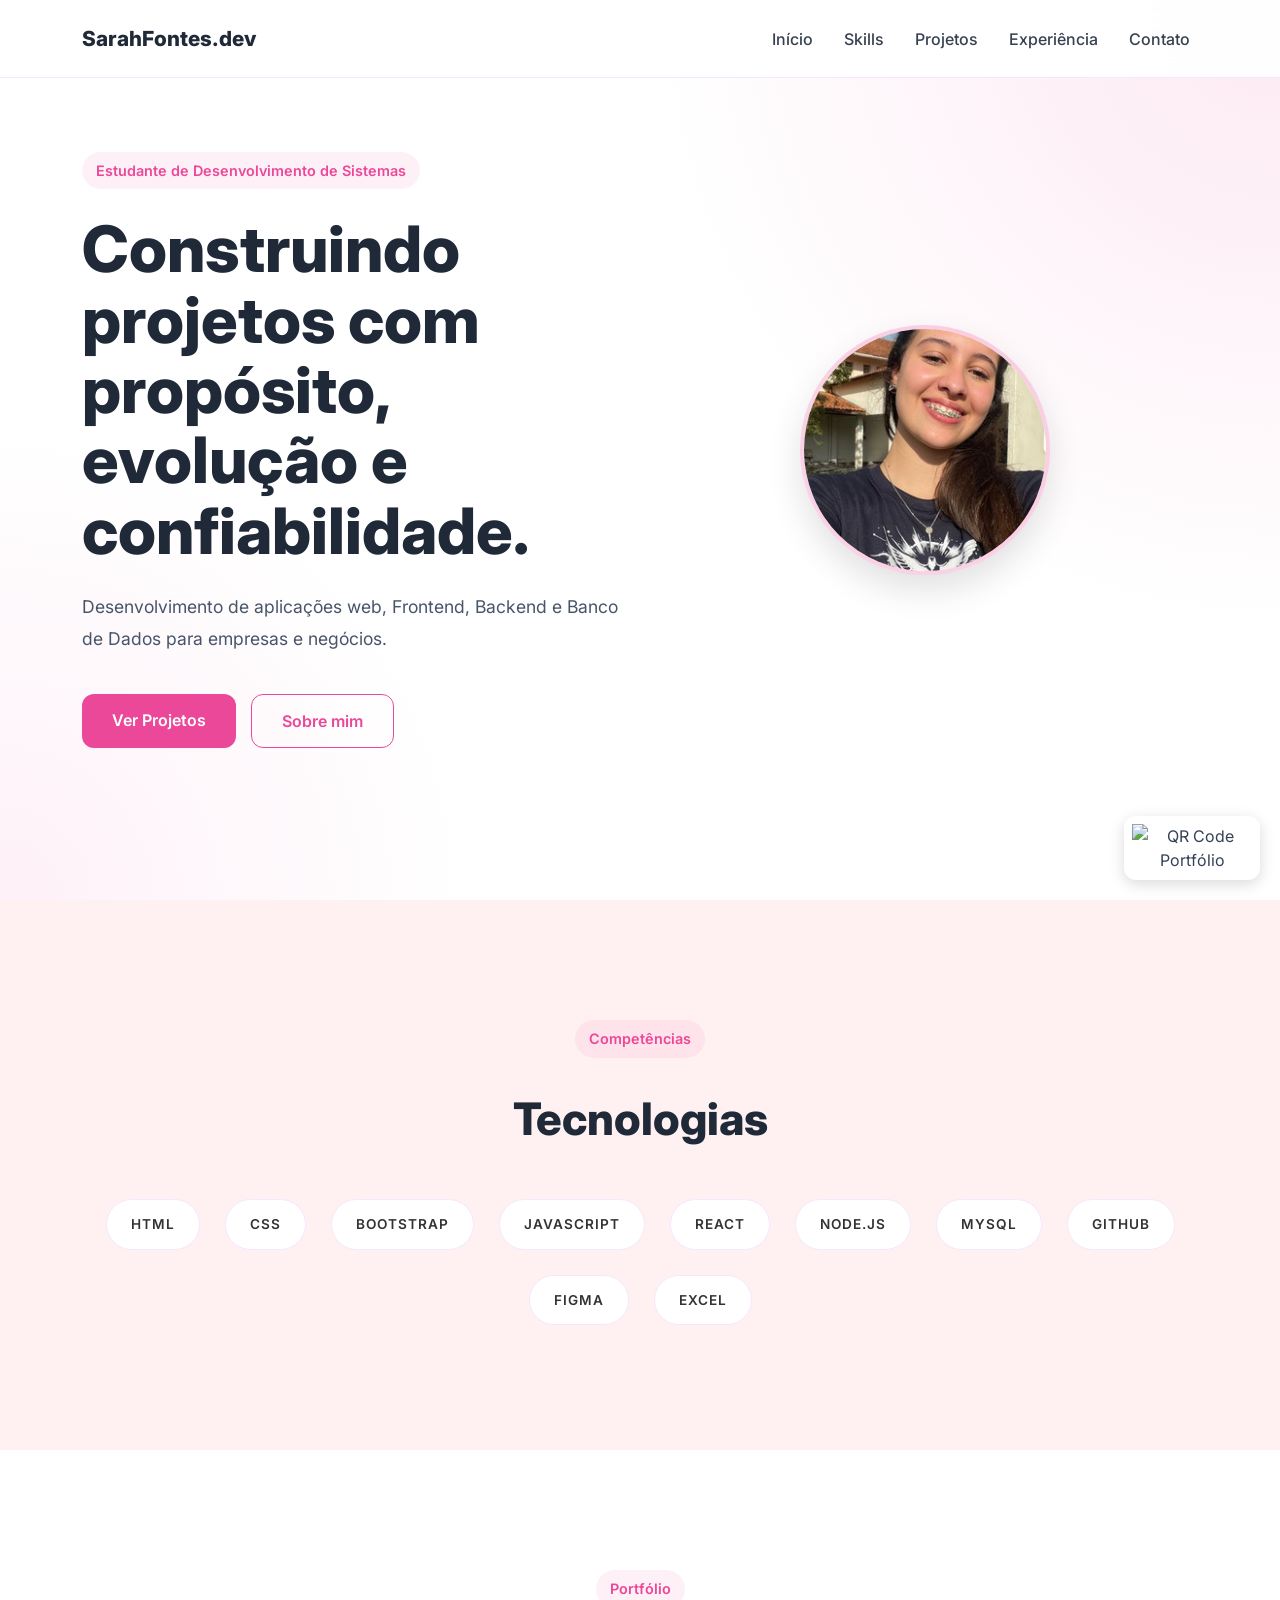
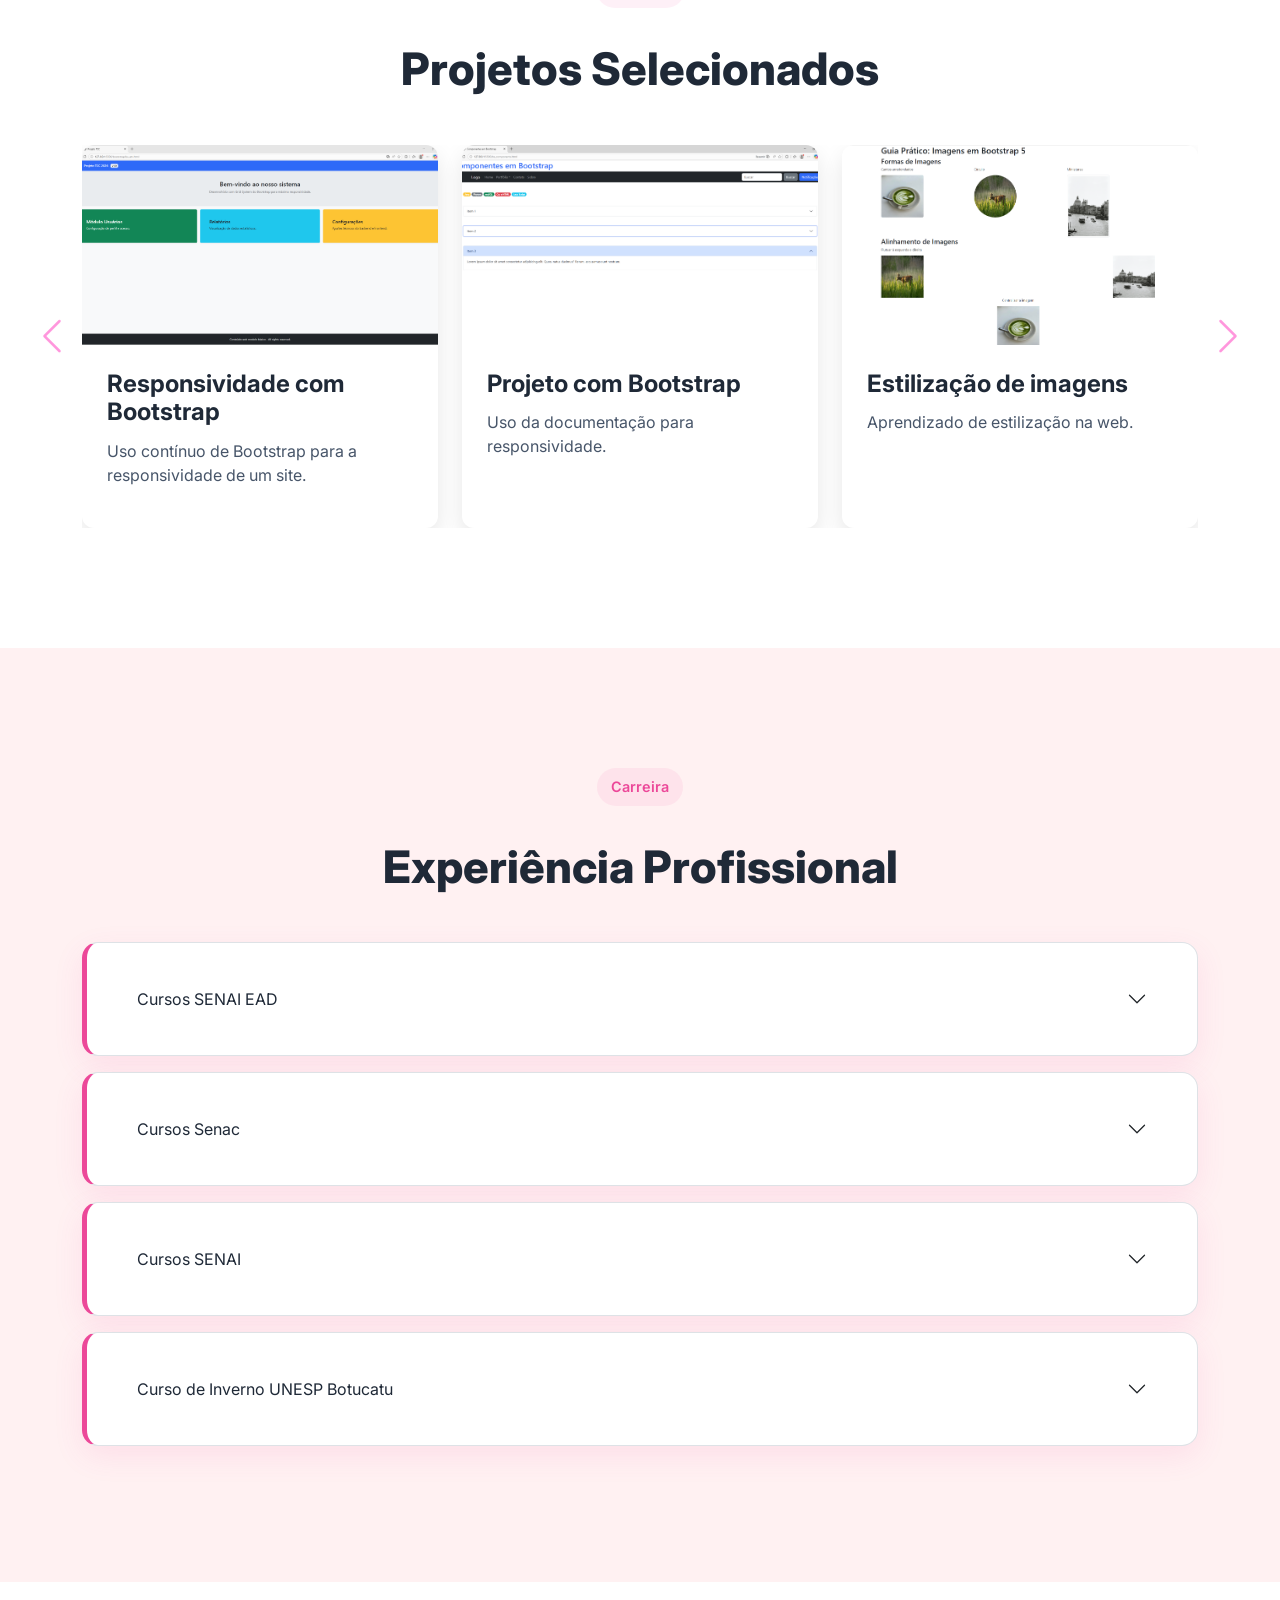
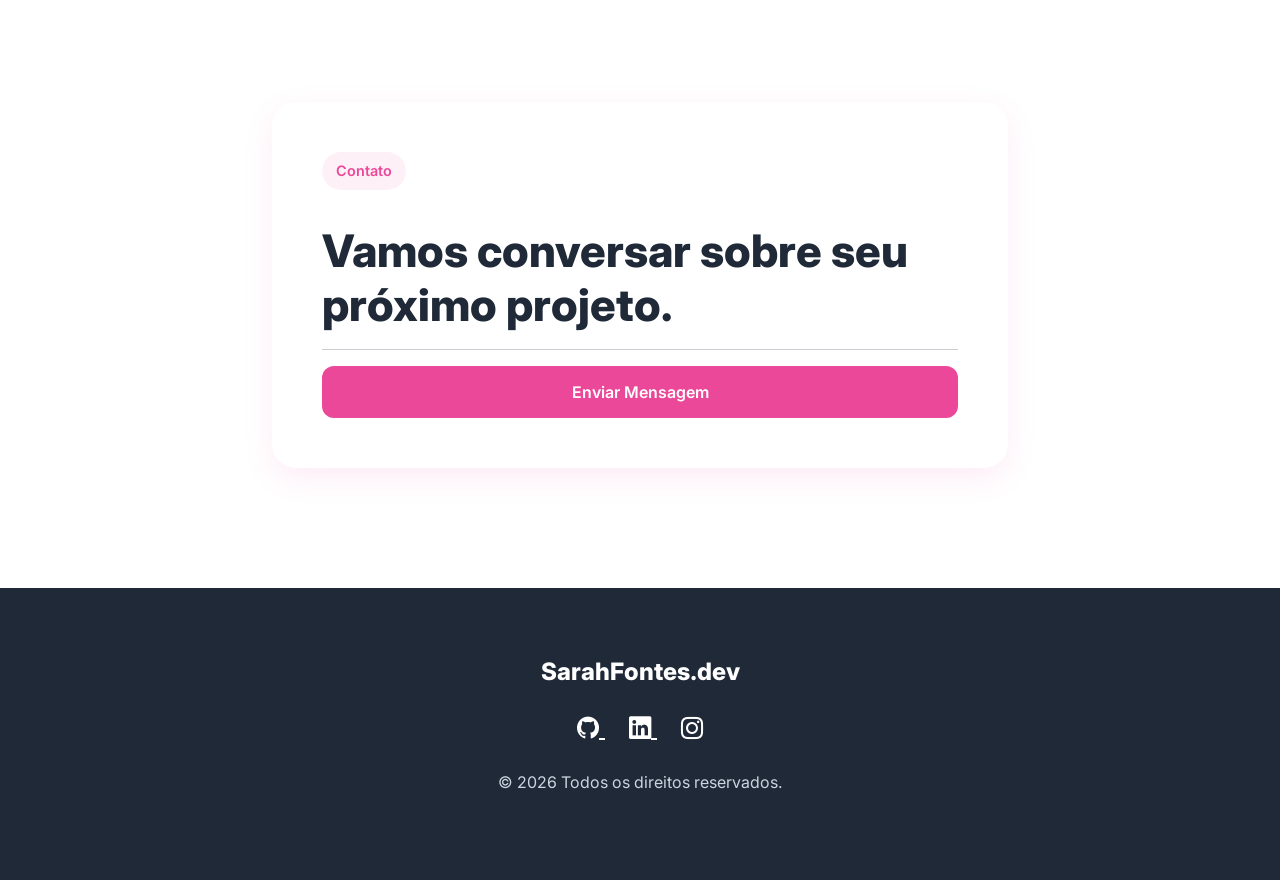
==== index.html @ f0eb3233 "Update index.html" ====
<!DOCTYPE html>
<html lang="pt-BR">

<head>
    <meta charset="UTF-8">
    <meta name="viewport" content="width=device-width, initial-scale=1.0">

    <title>SarahFontes |  Estudante de Desenvolvimento Full Stack</title>

    <meta name="description"
        content="Portfólio profissional de Desenvolvedora Full Stack especializada em aplicações web modernas.">

    <link rel="icon" href="assets/img/favicon.png">

    <!-- Bootstrap -->
    <link href="https://cdn.jsdelivr.net/npm/bootstrap@5.3.3/dist/css/bootstrap.min.css" rel="stylesheet">

    <!-- Bootstrap Icons -->
    <link rel="stylesheet" href="https://cdn.jsdelivr.net/npm/bootstrap-icons@1.11.3/font/bootstrap-icons.min.css">

    <!-- Google Fonts -->
    <link href="https://fonts.googleapis.com/css2?family=Inter:wght@300;400;500;600;700;800;900&display=swap"
        rel="stylesheet">

    <!-- CSS -->
    <link rel="stylesheet" href="assets/css/style.css">
</head>

<body>

    <!-- NAVBAR -->

    <nav class="navbar navbar-expand-lg fixed-top custom-navbar">

        <div class="container">

            <a class="navbar-brand" href="#">SarahFontes.dev</a>

            <button class="navbar-toggler" type="button" data-bs-toggle="collapse" data-bs-target="#menu">
                <span class="navbar-toggler-icon"></span>
            </button>

            <div class="collapse navbar-collapse" id="menu">

                <ul class="navbar-nav ms-auto">

                    <li class="nav-item">
                        <a class="nav-link" href="#inicio">Início</a>
                    </li>
                    <li class="nav-item">
                        <a class="nav-link" href="#skills">Skills</a>
                    </li>
                    <li class="nav-item">
                        <a class="nav-link" href="#projetos">Projetos</a>
                    </li>
                    <li class="nav-item">
                        <a class="nav-link" href="#experiencia">Experiência</a>
                    </li>
                    <li class="nav-item">
                        <a class="nav-link" href="contato.html">Contato</a>
                    </li>

                </ul>
            </div>
        </div>
    </nav>

    <div class="col-md-5 text-center">
        <div class="qr-fixed">
            <img src="./img/qrcode.jpg" alt="QR Code Portfólio">
        </div>
    </div>

    <!-- HERO -->

    <section id="inicio" class="hero">

        <div class="container">

            <div class="row align-items-center min-vh-100">

                <div class="col-lg-6">

                    <span class="hero-tag">Estudante de Desenvolvimento de Sistemas</span>

                    <h1 class="hero-title">
                        Construindo projetos com propósito, evolução e confiabilidade.
                    </h1>

                    <p class="hero-description">
                        Desenvolvimento de aplicações web,
                        Frontend, Backend e Banco de Dados para empresas e negócios.
                    </p>

                    <div class="hero-buttons">
                        <a href="#projetos" class="btn btn-primary-custom">Ver Projetos</a>
                        <button data-bs-toggle="modal" data-bs-target="#sobreModal" class="btn btn-outline-custom">Sobre
                            mim</button>
                    </div>
                </div>

                <div class="col-lg-6 text-center">
                    <img src="./img/perfil.jpg" alt="Foto profissional" class="profile-image">
                </div>
            </div>
        </div>
    </section>


    <div class="modal fade" id="sobreModal" tabindex="-1" aria-labelledby="sobreModalLabel" aria-hidden="true">
        <div class="modal-dialog modal-xl">
            <div class="modal-content">
                <div class="modal-header">
                    <h5 class="modal-title" id="sobreModalLabel">Sobre Mim</h5>
                    <button type="button" class="btn-close" data-bs-dismiss="modal" aria-label="Fechar"></button>
                </div>
                <div class="modal-body">
                    <div class="container-fluid">
                        <div class="row align-items-center">
                            <div class="col-md-5 text-center">
                                <img src="./img/perfil.jpg" alt="Foto profissional"
                                    class="profile-image modal-profile-img">
                            </div>
                            <div class="col-md-7">
                                <span class="hero-tag">Sobre Mim</span>
                                <h4 class="mt-3 mb-3">
                                    Tecnologia, estratégia e foco em resultados.
                                </h4>
                                <p class="text-justify">
                                    Sou estudante de Desenvolvimento Full Stack focada em criar soluções digitais
                                    modernas utilizando as melhores práticas de engenharia de software.
                                </p>
                                <p class="text-justify">
                                    Busco desenvolver novas habilidades e construir um caminho com propósito, foco,
                                    coragem, confiabilidade e segurança.
                                </p>
                                <p class="text-justify">
                                    Meu foco é desenvolver produtos intuitivos e preparados para crescimento.
                                </p>
                            </div>
                        </div>
                    </div>
                </div>
                <div class="modal-footer">
                    <button type="button" class="btn btn-primary-custom" data-bs-dismiss="modal">
                        Fechar
                    </button>
                </div>
            </div>
        </div>
    </div>

    <!-- SKILLS -->

    <section id="skills" class="section bg-light-custom">
        <div class="container">
            <div class="text-center mb-5">
                <span class="hero-tag">Competências</span>
                <h2 class="section-title">Tecnologias</h2>
            </div>

            <div class="skills-wrapper">
                <a class="section-tag" href="https://www.html5.com.br/guia/primeiros-passos" target="_blank">HTML</a>
                <a class="section-tag" href="https://developer.mozilla.org/pt-BR/docs/Web/CSS">CSS</a>
                <a class="section-tag"
                    href="https://getbootstrap.com/docs/5.0/getting-started/introduction/">Bootstrap</a>
                <a class="section-tag" href="https://developer.mozilla.org/pt-BR/docs/Web/JavaScript">JavaScript</a>
                <a class="section-tag" href="https://pt-br.legacy.reactjs.org/">React</a>
                <a class="section-tag" href="https://nodejs.org/docs/latest/api/">Node.js</a>
                <a class="section-tag" href="https://dev.mysql.com/doc/">MySQL</a>
                <a class="section-tag" href="https://docs.github.com/pt">GitHub</a>
                <a class="section-tag" href="https://help.figma.com/hc/en-us">Figma</a>
                <a class="section-tag" href="https://support.microsoft.com/pt-br/excel">Excel</a>
            </div>
        </div>
    </section>

    <!-- PROJETOS -->
    <section id="projetos" class="section">
        <div class="container">

            <div class="text-center mb-5">
                <span class="hero-tag">Portfólio</span>
                <h2 class="section-title">Projetos Selecionados</h2>
            </div>

            <div id="carouselProjetos" class="carousel slide" data-bs-ride="carousel">

                <!-- Indicadores -->
                <div class="carousel-indicators">
                    <button type="button" data-bs-target="#carouselProjetos" data-bs-slide-to="0"
                        class="active"></button>
                    <button type="button" data-bs-target="#carouselProjetos" data-bs-slide-to="1"></button>
                    <button type="button" data-bs-target="#carouselProjetos" data-bs-slide-to="2"></button>
                </div>

                <div class="carousel-inner">

                    <!-- SLIDE 1 -->
                    <div class="carousel-item active">
                        <div class="row justify-content-center">

                            <div class="col-12 col-md-6 col-lg-4">
                                <div class="project-card" data-bs-toggle="modal" data-bs-target="#modal1"
                                    style="cursor:pointer;">
                                    <img src="./img/img1.png" class="d-block w-100">
                                    <div class="project-content">
                                        <h4>Responsividade com Bootstrap</h4>
                                        <p>Uso contínuo de Bootstrap para a responsividade de um site.</p>
                                    </div>
                                </div>
                            </div>

                            <div class="col-12 col-md-6 col-lg-4">
                                <div class="project-card" data-bs-toggle="modal" data-bs-target="#modal2"
                                    style="cursor:pointer;">
                                    <img src="./img/img2.png" class="d-block w-100">
                                    <div class="project-content">
                                        <h4>Projeto com Bootstrap</h4>
                                        <p>Uso da documentação para responsividade.</p>
                                    </div>
                                </div>
                            </div>

                            <div class="col-12 col-md-6 col-lg-4">
                                <div class="project-card" data-bs-toggle="modal" data-bs-target="#modal3"
                                    style="cursor:pointer;">
                                    <img src="./img/img3.png" class="d-block w-100">
                                    <div class="project-content">
                                        <h4>Estilização de imagens</h4>
                                        <p>Aprendizado de estilização na web.</p>
                                    </div>
                                </div>
                            </div>

                        </div>
                    </div>

                    <!-- SLIDE 2 -->
                    <div class="carousel-item">
                        <div class="row justify-content-center">

                            <div class="col-12 col-md-6 col-lg-4">
                                <div class="project-card" data-bs-toggle="modal" data-bs-target="#modal4"
                                    style="cursor:pointer;">
                                    <img src="./img/img4.png" class="d-block w-100">
                                    <div class="project-content">
                                        <h4>App de alimentos</h4>
                                        <p>Uso do Figma no TCC.</p>
                                    </div>
                                </div>
                            </div>

                            <div class="col-12 col-md-6 col-lg-4">
                                <div class="project-card" data-bs-toggle="modal" data-bs-target="#modal5"
                                    style="cursor:pointer;">
                                    <img src="./img/img5.png" class="d-block w-100">
                                    <div class="project-content">
                                        <h4>Bootstrap Modal</h4>
                                        <p>Criação de interfaces interativas.</p>
                                    </div>
                                </div>
                            </div>

                            <div class="col-12 col-md-6 col-lg-4">
                                <div class="project-card" data-bs-toggle="modal" data-bs-target="#modal6"
                                    style="cursor:pointer;">
                                    <img src="./img/img6.png" class="d-block w-100">
                                    <div class="project-content">
                                        <h4>Site de alimentos</h4>
                                        <p>Desenvolvimento web responsivo.</p>
                                    </div>
                                </div>
                            </div>

                        </div>
                    </div>

                    <!-- SLIDE 3 -->
                    <div class="carousel-item">
                        <div class="row justify-content-center">

                            <div class="col-12 col-md-6 col-lg-4">
                                <div class="project-card" data-bs-toggle="modal" data-bs-target="#modal7"
                                    style="cursor:pointer;">
                                    <img src="./img/img7.png" class="d-block w-100">
                                    <div class="project-content">
                                        <h4>Banco de Dados MySQL</h4>
                                        <p>Modelagem de sistema de vendas.</p>
                                    </div>
                                </div>
                            </div>

                        </div>
                    </div>

                </div>

                <button class="carousel-control-prev" type="button" data-bs-target="#carouselProjetos"
                    data-bs-slide="prev">
                    <span class="carousel-control-prev-icon"></span>
                </button>

                <button class="carousel-control-next" type="button" data-bs-target="#carouselProjetos"
                    data-bs-slide="next">
                    <span class="carousel-control-next-icon"></span>
                </button>

            </div>
        </div>
    </section>

    <!-- MODAIS -->
    <div class="modal fade" id="modal1" tabindex="-1">
        <div class="modal-dialog modal-lg modal-dialog-centered">
            <div class="modal-content">
                <img src="./img/img1.png" class="w-100">
                <div class="p-3">
                    <h4>Responsividade com Bootstrap</h4>
                    <p>Uso contínuo de Bootstrap para a responsividade de um site.</p>
                </div>
            </div>
        </div>
    </div>

    <div class="modal fade" id="modal2" tabindex="-1">
        <div class="modal-dialog modal-lg modal-dialog-centered">
            <div class="modal-content">
                <img src="./img/img2.png" class="w-100">
                <div class="p-3">
                    <h4>Projeto com Bootstrap</h4>
                    <p>Utilização da documentação para responsividade.</p>
                </div>
            </div>
        </div>
    </div>

    <div class="modal fade" id="modal3" tabindex="-1">
        <div class="modal-dialog modal-lg modal-dialog-centered">
            <div class="modal-content">
                <img src="./img/img3.png" class="w-100">
                <div class="p-3">
                    <h4>Estilização de imagens</h4>
                    <p>Aprendizado de estilização na web.</p>
                </div>
            </div>
        </div>
    </div>

    <div class="modal fade" id="modal4" tabindex="-1">
        <div class="modal-dialog modal-lg modal-dialog-centered">
            <div class="modal-content">
                <img src="./img/img4.png" class="w-100">
                <div class="p-3">
                    <h4>App de alimentos</h4>
                    <p>Uso do Figma no TCC.</p>
                </div>
            </div>
        </div>
    </div>

    <div class="modal fade" id="modal5" tabindex="-1">
        <div class="modal-dialog modal-lg modal-dialog-centered">
            <div class="modal-content">
                <img src="./img/img5.png" class="w-100">
                <div class="p-3">
                    <h4>Bootstrap Modal</h4>
                    <p>Criação de interfaces interativas.</p>
                </div>
            </div>
        </div>
    </div>

    <div class="modal fade" id="modal6" tabindex="-1">
        <div class="modal-dialog modal-lg modal-dialog-centered">
            <div class="modal-content">
                <img src="./img/img6.png" class="w-100">
                <div class="p-3">
                    <h4>Site de alimentos</h4>
                    <p>Desenvolvimento web responsivo.</p>
                </div>
            </div>
        </div>
    </div>

    <div class="modal fade" id="modal7" tabindex="-1">
        <div class="modal-dialog modal-lg modal-dialog-centered">
            <div class="modal-content">
                <img src="./img/img7.png" class="w-100">
                <div class="p-3">
                    <h4>Banco de Dados MySQL</h4>
                    <p>Modelagem de sistema de vendas.</p>
                </div>
            </div>
        </div>
    </div>


    <!-- EXPERIÊNCIA -->
    <section id="experiencia" class="section bg-light-custom">
        <div class="container">

            <div class="text-center mb-5">
                <span class="hero-tag">Carreira</span>
                <h2 class="section-title">Experiência Profissional</h2>
            </div>

            <!-- PRIMEIRO ACCORDION -->
            <div class="accordion timeline-accordion mb-3" id="accordionExperiencia1">

                <div class="accordion-item timeline-item rounded-4">
                    <h2 class="accordion-header" id="heading1-1">
                        <button class="accordion-button collapsed timeline-button" type="button"
                            data-bs-toggle="collapse" data-bs-target="#collapse1-1" aria-expanded="false"
                            aria-controls="collapse1-1">
                            Cursos SENAI EAD
                        </button>
                    </h2>
                    <div id="collapse1-1" class="accordion-collapse collapse" data-bs-parent="#accordionExperiencia1">
                        <div class="accordion-body">
                            <ul>
                                <li>Excel básico</li>
                                <li>Competência Transversal - Segurança no Trabalho</li>
                                <li>Fluência - Fundamentos da IA</li>
                                <li>Por dentro da Segurança Cibernética</li>
                                <li>Desvendando a Descarbonização</li>
                                <li>Ética na IA</li>
                            </ul>
                            <a href="https://wa.me/5514996770181"
                                class="d-flex justify-content-between text-success ">Ver certificados</a>
                        </div>
                    </div>
                </div>

            </div>

            <!-- SEGUNDO ACCORDION -->
            <div class="accordion timeline-accordion mb-3" id="accordionExperiencia2">

                <div class="accordion-item timeline-item rounded-4">
                    <h2 class="accordion-header" id="heading2-1">
                        <button class="accordion-button collapsed timeline-button" type="button"
                            data-bs-toggle="collapse" data-bs-target="#collapse2-1" aria-expanded="false"
                            aria-controls="collapse2-1">
                            Cursos Senac
                        </button>
                    </h2>
                    <div id="collapse2-1" class="accordion-collapse collapse" data-bs-parent="#accordionExperiencia2">
                        <div class="accordion-body">
                            <h6>Excel para iniciantes</h6>
                            <p>Este curso tem por objetivo possibilitar ao participante inserir e manipular dados na
                                planilha eletrônica, agregando informações básicas de cálculos om fórmulas e aplicação
                                de funções.</p>
                            <a href="https://wa.me/5514996770181"
                                class="d-flex justify-content-between text-success ">Ver certificados</a>
                        </div>
                    </div>
                </div>

            </div>

            <!-- SEGUNDO ACCORDION -->
            <div class="accordion timeline-accordion mb-3" id="accordionExperiencia3">

                <div class="accordion-item timeline-item rounded-4">
                    <h2 class="accordion-header" id="heading3-1">
                        <button class="accordion-button collapsed timeline-button" type="button"
                            data-bs-toggle="collapse" data-bs-target="#collapse3-1" aria-expanded="false"
                            aria-controls="collapse3-1">
                            Cursos SENAI
                        </button>
                    </h2>
                    <div id="collapse3-1" class="accordion-collapse collapse" data-bs-parent="#accordionExperiencia3">
                        <div class="accordion-body">
                            <h6>Desenvolvimento de Sistemas (Atual-2026).</h6>
                            <p>O Curso Técnico em Desenvolvimento de Sistemas tem por objetivo habilitar profissionais
                                para desenvolver, testar e implantar sistemas computacionais, atendendo normas e padrão
                                de qualidade, usabilidade, integridade e segurança da informação.</p>
                            <a href="https://wa.me/5514996770181"
                                class="d-flex justify-content-between text-success ">Ver certificados</a>
                        </div>
                    </div>
                </div>
            </div>

            <div class="accordion timeline-accordion mb-3" id="accordionExperiencia4">

                <div class="accordion-item timeline-item rounded-4">
                    <h2 class="accordion-header" id="heading4-1">
                        <button class="accordion-button collapsed timeline-button" type="button"
                            data-bs-toggle="collapse" data-bs-target="#collapse4-1" aria-expanded="false"
                            aria-controls="collapse4-1">
                            Curso de Inverno UNESP Botucatu
                        </button>
                    </h2>
                    <div id="collapse4-1" class="accordion-collapse collapse" data-bs-parent="#accordionExperiencia4">
                        <div class="accordion-body">
                            <h6>Escola de Inverno -FMVZ UNESP - 2025</h6>
                            <p>O Programa de Pós-graduação em Medicina Veterinária da Faculdade de Medicina Veterinária
                                e Zootecnia (FMVZ) da Unesp, câmpus de Botucatu, realizou uma Escola de Inverno, com
                                atividades voltadas para alunos do Ensino Médio do município.
                                Com o tema “A ciência da vida: como a Medicina Veterinária constrói a saúde para todos”,
                                a Escola de Inverno tem o objetivo de levar os alunos do Ensino Médio para uma imersão
                                no mundo universitário e da Medicina Veterinária, com palestras e atividades práticas
                                sobre o tema – uma oportunidade de conhecerem mais sobre a Medicina Veterinária e todas
                                as suas áreas de atuação.</p>
                            <a href="https://wa.me/5514996770181"
                                class="d-flex justify-content-between text-success ">Ver certificados</a>
                        </div>
                    </div>
                </div>
            </div>

        </div>
    </section>


    <!-- CONTATO -->

    <section id="contato" class="section">
        <div class="container">
            <div class="row justify-content-center">
                <div class="col-lg-8">
                    <div class="contact-box">
                        <span class="hero-tag">Contato</span>
                        <h2 class="section-title">Vamos conversar sobre seu próximo projeto.</h2>
                        <hr>
                        <a class="btn btn-primary-custom w-100" href="contato.html">Enviar Mensagem</a>
                    </div>
                </div>
            </div>
        </div>
    </section>

    <!-- FOOTER -->

    <footer>
        <div class="container">
            <div class="footer-content">
                <h4>SarahFontes.dev</h4>
                <div class="social-links">
                    <a href="#">
                        <i class="bi bi-github"></i>
                    </a>
                    <a href="#">
                        <i class="bi bi-linkedin"></i>
                    </a>
                    <a href="#">
                        <i class="bi bi-instagram"></i>
                    </a>
                </div>
                <p>© 2026 Todos os direitos reservados.</p>
            </div>
        </div>
    </footer>

    <script src="https://cdn.jsdelivr.net/npm/bootstrap@5.3.3/dist/js/bootstrap.bundle.min.js"></script>
    <script src="assets/js/main.js"></script>

</body>

</html>
---- assets/css/style.css ----
/* ==========================
   RESET
========================== */

*{
    margin:0;
    padding:0;
    box-sizing:border-box;
}

html{
    scroll-behavior:smooth;
}

body{
    font-family:'Inter',sans-serif;
    color:#334155;
    background:#ffffff;
    overflow-x:hidden;
}

/* ==========================
   CORES
========================== */

:root{

    --primary:#1F2937;       /* mantém profissional (quase preto) */
    --secondary:#374151;

    --accent:#EC4899;        /* ROSA principal (profissional) */
    --accent-hover:#DB2777;  /* rosa mais forte no hover */

    --light:#FFF1F2;         /* fundo rosa muito suave */
    --border:#F3E8FF;

    --text:#475569;

    --shadow:
    0 10px 30px rgba(236,72,153,.10);

    --shadow-hover:
    0 20px 40px rgba(236,72,153,.18);
}

/* ==========================
   NAVBAR
========================== */

.custom-navbar{

    background:rgba(255,255,255,.95);

    backdrop-filter:blur(15px);

    border-bottom:1px solid var(--border);

    transition:.3s;

    padding:18px 0;

}

.navbar-brand{

    font-size:1.3rem;

    font-weight:800;

    color:var(--primary)!important;

}

.nav-link{

    font-weight:500;

    color:var(--secondary)!important;

    margin-left:15px;

    transition:.3s;

}

.nav-link:hover{

    color:var(--accent)!important;

}

/* ==========================
   HERO
========================== */

.hero{

    background:
    radial-gradient(
    circle at top right,
    rgba(236,72,153,.12),
    transparent 40%
    ),

    radial-gradient(
    circle at bottom left,
    rgba(244,114,182,.10),
    transparent 30%
    );

}

.hero-tag{

    display:inline-block;

    padding:10px 18px;

    border-radius:50px;

    background:#EFF6FF;

    color:var(--accent);

    font-size:.9rem;

    font-weight:600;

    margin-bottom:25px;

}

.hero-tag,
.section-tag{

    background:rgba(236,72,153,.08);

    color:var(--accent);

    padding:8px 14px;

    border-radius:999px;

    font-weight:600;

}

.hero-title{

    font-size:clamp(2rem, 5vw, 4.3rem);

    font-weight:800;

    color:var(--primary);

    line-height:1.1;

    margin-bottom:25px;

}

.hero-description{

    font-size:1.1rem;

    color:var(--text);

    max-width:550px;

    line-height:1.8;

}

.hero-buttons{

    margin-top:40px;

    display:flex;

    gap:15px;

    flex-wrap:wrap;

}

.profile-image{

    width:420px;

    max-width:100%;

    border-radius:24px;

    box-shadow:var(--shadow);

}

/* ==========================
   BOTÕES
========================== */

.btn-primary-custom{

    background:var(--accent);
    color:white;
    border:none;

    padding:14px 30px;
    border-radius:12px;

    font-weight:600;

    transition:.3s;

}

.btn-primary-custom:hover{
    background:var(--accent-hover);
    transform:translateY(-2px);
}

.btn-outline-custom{

    border:1px solid var(--accent);

    color:var(--accent);

    padding:14px 30px;

    border-radius:12px;

    text-decoration:none;

    font-weight:600;

    transition:.3s;

}

.btn-outline-custom:hover{

    background:var(--accent);

    color:white;

}

/* ==========================
   SEÇÕES
========================== */

.section{

    padding:120px 0;

}

.section-tag{

    color:var(--accent);

    font-weight:600;

    text-transform:uppercase;

    letter-spacing:1px;

    font-size:.85rem;

}

.section-title{

    font-size:clamp(1.6rem, 4vw, 2.8rem);

    font-weight:800;

    color:var(--primary);

    margin-top:10px;

}

.bg-light-custom{

    background:var(--light);

}

/* ==========================
   ESTATÍSTICAS
========================== */

.stats{

    padding:80px 0;

    border-top:1px solid var(--border);

    border-bottom:1px solid var(--border);

}

.stats h2{

    font-size:3rem;

    font-weight:800;

    color:var(--accent);

}

.stats p{

    color:var(--text);

}

/* ==========================
   SOBRE
========================== */

.about-image{

    width:100%;

    border-radius:24px;

    box-shadow:var(--shadow);

}

#sobre p{

    font-size:1.05rem;

    line-height:1.9;

    color:var(--text);

}

/* ==========================
   SKILLS
========================== */

.skills-wrapper{

    display:flex;

    flex-wrap:wrap;

    justify-content:center;

    gap:15px;

}

.skills-wrapper a{

    background:white;

    border:1px solid var(--border);

    padding:14px 24px;

    border-radius:999px;

    font-weight:600;

    transition:.3s;
    text-decoration: none;
    


}

.skills-wrapper a:hover{
    background:var(--accent);
    color:white;
    border-color:var(--accent);
}
/* ==========================
   PROJETOS
========================== */

.project-card{

    background:white;

    border-radius:20px;

    overflow:hidden;

    box-shadow:var(--shadow);

    transition:.3s;

    height:100%;

}

.project-card:hover{

    transform:translateY(-10px);

    box-shadow:var(--shadow-hover);

}

.project-card img{

    width:100%;

    height:260px;

    object-fit:cover;

}

.project-content{

    padding:25px;

}

.project-content h4{

    color:var(--primary);

    font-weight:700;

    margin-bottom:12px;

}

.project-content p{

    color:var(--text);

}

/* ==========================
   TIMELINE
========================== */

.timeline{

    max-width:800px;

    margin:auto;

}

.timeline-item{

    background:white;

    padding:30px;

    margin-bottom:25px;

    border-radius:16px;

    border-left:5px solid var(--accent);

    box-shadow:var(--shadow);

}

.timeline-item h4{

    font-weight:700;

    color:var(--primary);

}

.timeline-item span{

    display:block;

    color:var(--accent);

    margin:10px 0;

    font-weight:600;

}

.timeline-item p{

    color:var(--text);

}

/* ==========================
   CONTATO
========================== */

.contact-box{

    background:white;

    padding:50px;

    border-radius:24px;

    box-shadow:var(--shadow);

}

@media (max-width: 576px) {
    .contact-box {
        padding: 24px 16px;
        border-radius: 16px;
    }
}

.form-control{

    margin-bottom:20px;

    border-radius:12px;

    padding:15px;

    border:1px solid var(--border);

}

.form-control:focus{

    border-color:var(--accent);

    box-shadow:none;

}

/* ==========================
   FOOTER
========================== */

footer{

    background:var(--primary);

    color:white;

    padding:70px 0;

}

.footer-content{

    text-align:center;

}

.footer-content h4{

    font-weight:800;

    margin-bottom:20px;

}

.social-links{

    margin:25px 0;

}

.social-links a{

    color:white;

    font-size:1.4rem;

    margin:0 12px;

    transition:.3s;

}

.social-links a:hover{

    color:#60A5FA;

}

.footer-content p{

    color:#CBD5E1;

}

/* ==========================
   RESPONSIVO
========================== */

@media(max-width:992px){

    .hero{

        text-align:center;

    }

    .hero-title{

        font-size:3rem;

    }

    .profile-image{

        margin-top:50px;
    }

    .hero-buttons{

        justify-content:center;
    }

}

@media(max-width:768px){

    .section{

        padding:90px 0;
    }

    .hero-title{

        font-size:2.4rem;
    }

    .section-title{

        font-size:2rem;
    }

    .contact-box{

        padding:30px;
    }

}

@media(max-width:576px){

    .stats h2{

        font-size:2.2rem;
    }

    .profile-image{

        border-radius:18px;
    }

}

.profile-image{
    width:320px;
    height:320px;
    object-fit:cover;
    border-radius:50%;

    border:4px solid rgba(236,72,153,.3); /* rosa suave */
    box-shadow:0 20px 40px rgba(0,0,0,.12);
}

@media(max-width:768px){
    .profile-image{
        width:240px;
        height:240px;
    }
}


.profile-image{
    width:320px;
    height:320px;
    object-fit:cover;
    border-radius:50%;
    border:4px solid rgba(236,72,153,.25);
    box-shadow:0 15px 35px rgba(0,0,0,.12);
    max-width:100%;
}

@media(max-width:768px){

    .profile-image{
        width:220px;
        height:220px;
        margin-top:30px;
    }

}

.cursos-img{
    width: 160px;
    height: 200px;
    object-fit: contain;
}

@media(max-width:768px){
    .cursos-img{
        width: 120px;
        height: 120px;
    }
}

.course-card{
    display:flex;
    flex-direction:column;
    align-items:center;
    text-align:center;
    gap:10px;
}

.accordion-body{
    padding:10px 14px;
    font-size:13px;
}

.timeline-item{
    margin-bottom:10px;
}

.accordion-button {
    background-color: white;  /* fundo normal */
    color: var(--primary);    /* texto padrão */
}

.accordion-button:focus {
    box-shadow: none;         /* remove o foco azul padrão */
}

.accordion-button:not(.collapsed) {
    background-color: rgba(236,72,153,0.08); /* fundo rosa suave quando aberto */
    color: var(--accent);                     /* texto rosa quando aberto */
}


.accordion-item {
    border-radius: 16px;
    overflow: hidden;
    box-shadow: var(--shadow);
    margin-bottom: 12px;
}

.text-justify {
    text-align: justify;
}

.modal-body img {
    display: block;
    margin: 0 auto;
}

.swiper {
    padding: 20px 0;
}

.project-card {
    background: #fff;
    border-radius: 12px;
    overflow: hidden;
    box-shadow: 0 10px 25px rgba(0,0,0,0.1);
    transition: 0.3s;
}

.project-card:hover {
    transform: translateY(-5px);
}

.project-card img {
    width: 100%;
    height: 200px;
    object-fit: cover;
}

/* COR DAS SETAS */
.carousel-control-prev-icon,
.carousel-control-next-icon {
    filter: invert(32%) sepia(86%) saturate(7490%) hue-rotate(300deg) brightness(101%) contrast(101%);
}

/* OU versão mais garantida (substitui ícone por rosa sólido) */
.carousel-control-prev-icon,
.carousel-control-next-icon {
    border-radius: 50%;
    padding: 20px;
}

/* AFASTAR AS SETAS PARA OS LADOS */
#carouselProjetos {
    position: relative;
}

/* seta esquerda */
.carousel-control-prev,
.carousel-control-next{
    width: auto;
    top: 50%;
    transform: translateY(-50%);
}

.carousel-control-prev{
    left: 10px;
}

.carousel-control-next{
    right: 10px;
}

/* CHECKBOX estilo bolinha custom (Google Forms style) */
.custom-check .form-check-input {
    appearance: none;
    -webkit-appearance: none;
    width: 18px;
    height: 18px;
    border: 2px solid #cfcfcf;
    border-radius: 50%;
    cursor: pointer;
    position: relative;
    transition: 0.2s ease;
    display: inline-block;
}

/* Hover */
.custom-check .form-check-input:hover {
    border-color: #ff4da6;
}

/* Quando marcado */
.custom-check .form-check-input:checked {
    background-color: #ff4da6;
    border-color: #ff4da6;
}

/* bolinha branca no centro */
.custom-check .form-check-input:checked::after {
    content: "";
    width: 8px;
    height: 8px;
    background: white;
    border-radius: 50%;
    position: absolute;
    top: 50%;
    left: 50%;
    transform: translate(-50%, -50%);
}

/* alinhamento perfeito */
.custom-check {
    display: flex;
    align-items: center;
    gap: 8px;
}


.custom-check .form-check-input,
.custom-radio .form-check-input {
    appearance: none;
    -webkit-appearance: none;
    width: 18px;
    height: 18px;
    border: 2px solid #cfcfcf;
    border-radius: 50%;
    cursor: pointer;
    position: relative;
    transition: 0.2s ease;
    display: inline-block;
}

/* Hover rosa */
.custom-check .form-check-input:hover,
.custom-radio .form-check-input:hover {
    border-color: #ff4da6;
}

/* Quando marcado */
.custom-check .form-check-input:checked,
.custom-radio .form-check-input:checked {
    background-color: #ff4da6;
    border-color: #ff4da6;
}

/* ponto branco interno (efeito Google Forms) */
.custom-check .form-check-input:checked::after,
.custom-radio .form-check-input:checked::after {
    content: "";
    width: 8px;
    height: 8px;
    background: white;
    border-radius: 50%;
    position: absolute;
    top: 50%;
    left: 50%;
    transform: translate(-50%, -50%);
}

/* alinhamento bonito */
.form-check {
    display: flex;
    align-items: center;
    gap: 8px;
}

/* foco acessível */
.form-check-input:focus {
    box-shadow: 0 0 0 0.2rem rgba(255, 77, 166, 0.25);
}

.section-tag {
    display: inline-block;
    padding: 8px 14px;
    margin: 5px;
    border-radius: 20px;
    background: #f1f1f1;
    color: #333;
    text-decoration: none;
    transition: all 0.25s ease;
    border: 1px solid transparent;
}

/* quando passa o mouse */
.section-tag:hover {
    background: #ff4da6; /* azul Bootstrap */
    color: white;
    transform: translateY(-3px);
    box-shadow: 0 6px 15px rgba(0,0,0,0.15);
}

/* quando clica */
.section-tag:active {
    transform: translateY(0px) scale(0.97);
    box-shadow: 0 3px 8px rgba(0,0,0,0.2);
}

.qr-fixed {
    position: fixed;
    bottom: 20px;
    right: 20px;
    z-index: 9999;
    background: #fff;
    padding: 8px;
    border-radius: 12px;
    box-shadow: 0 4px 15px rgba(0,0,0,.15);
}

.qr-fixed img {
    width: 120px;
    height: auto;
    display: block;
}

@media (max-width: 1200px) {
    .qr-fixed {
        display: none;
    }
}

.carousel-control-prev {
    width: auto;
    left: -50px;
}

.carousel-control-next {
    width: auto;
    right: -50px;
}

@media (max-width: 768px) {
    .carousel-control-prev {
        left: 0;
    }

    .carousel-control-next {
        right: 0;
    }

    #carouselProjetos {
        padding: 0 40px;
    }
}
/* ==========================
   RESPONSIVO EXTRA (MOBILE FIRST)
========================== */

/* Hero: centralizar conteúdo em tablet/mobile */
@media (max-width: 991px) {
    .hero .row {
        text-align: center;
    }

    .hero-description {
        margin: 0 auto;
    }

    .hero-buttons {
        justify-content: center;
    }

    .profile-image {
        width: 200px;
        height: 200px;
        margin-top: 30px;
    }
}

/* Carousel: mostrar só 1 card em mobile */
@media (max-width: 575px) {
    .carousel-item .col-12:not(:first-child) {
        display: none;
    }
}

/* Modal: imagem não ultrapassar a tela */
.modal-body img,
.modal-content > img {
    max-width: 100%;
    height: auto;
}

/* Skills: tamanho menor em mobile */
@media (max-width: 576px) {
    .skills-wrapper {
        gap: 10px;
    }

    .section-tag {
        font-size: 0.8rem;
        padding: 6px 12px;
    }

    .hero-tag {
        font-size: 0.8rem;
        padding: 7px 13px;
    }

    .section {
        padding: 70px 0;
    }

    footer {
        padding: 50px 0;
    }
}

/* ==========================
   RESPONSIVIDADE FINAL
========================== */

img{
    max-width:100%;
    height:auto;
    display:block;
}

@media(max-width:991px){

    .hero{
        text-align:center;
    }

    .hero-description{
        margin:0 auto;
    }

    .hero-buttons{
        justify-content:center;
    }

    .navbar-collapse{
        background:#fff;
        padding:20px;
        margin-top:15px;
        border-radius:16px;
        box-shadow:0 10px 30px rgba(0,0,0,.08);
    }

}

@media(max-width:768px){

    .section{
        padding:70px 0;
    }

    .hero-buttons{
        flex-direction:column;
        width:100%;
    }

    .hero-buttons a,
    .hero-buttons button{
        width:100%;
    }

    .project-card{
        margin-bottom:20px;
    }

    .contact-box{
        padding:24px;
    }

}

@media(max-width:576px){

    .hero-title{
        font-size:2rem;
    }

    .section-title{
        font-size:1.8rem;
    }

    .section-tag{
        font-size:.8rem;
        padding:6px 12px;
    }

    .hero-tag{
        font-size:.8rem;
    }


    .profile-image{
    width:250px;
    height:250px;
    border-radius:50%;
    object-fit:cover;
    object-position:center;
    display:block;
    margin:auto;

    border:4px solid rgba(236,72,153,.25);

    box-shadow:
    0 15px 35px rgba(0,0,0,.12);
}

/* Tablet */
@media(max-width:768px){

    .profile-image{
        width:200px;
        height:200px;
    }

}

/* Celular */
@media(max-width:576px){

    .profile-image{
        width:160px;
        height:160px;
    }

} 
}

.profile-image{
    width:250px;
    height:250px;
    border-radius:50%;
    object-fit:cover;
    object-position:center;
    display:block;
    margin:auto;

    border:4px solid rgba(236,72,153,.25);

    box-shadow:
    0 15px 35px rgba(0,0,0,.12);
}

/* Tablet */
@media(max-width:768px){

    .profile-image{
        width:200px;
        height:200px;
    }

}

/* Celular */
@media(max-width:576px){

    .profile-image{
        width:160px;
        height:160px;
    }

}
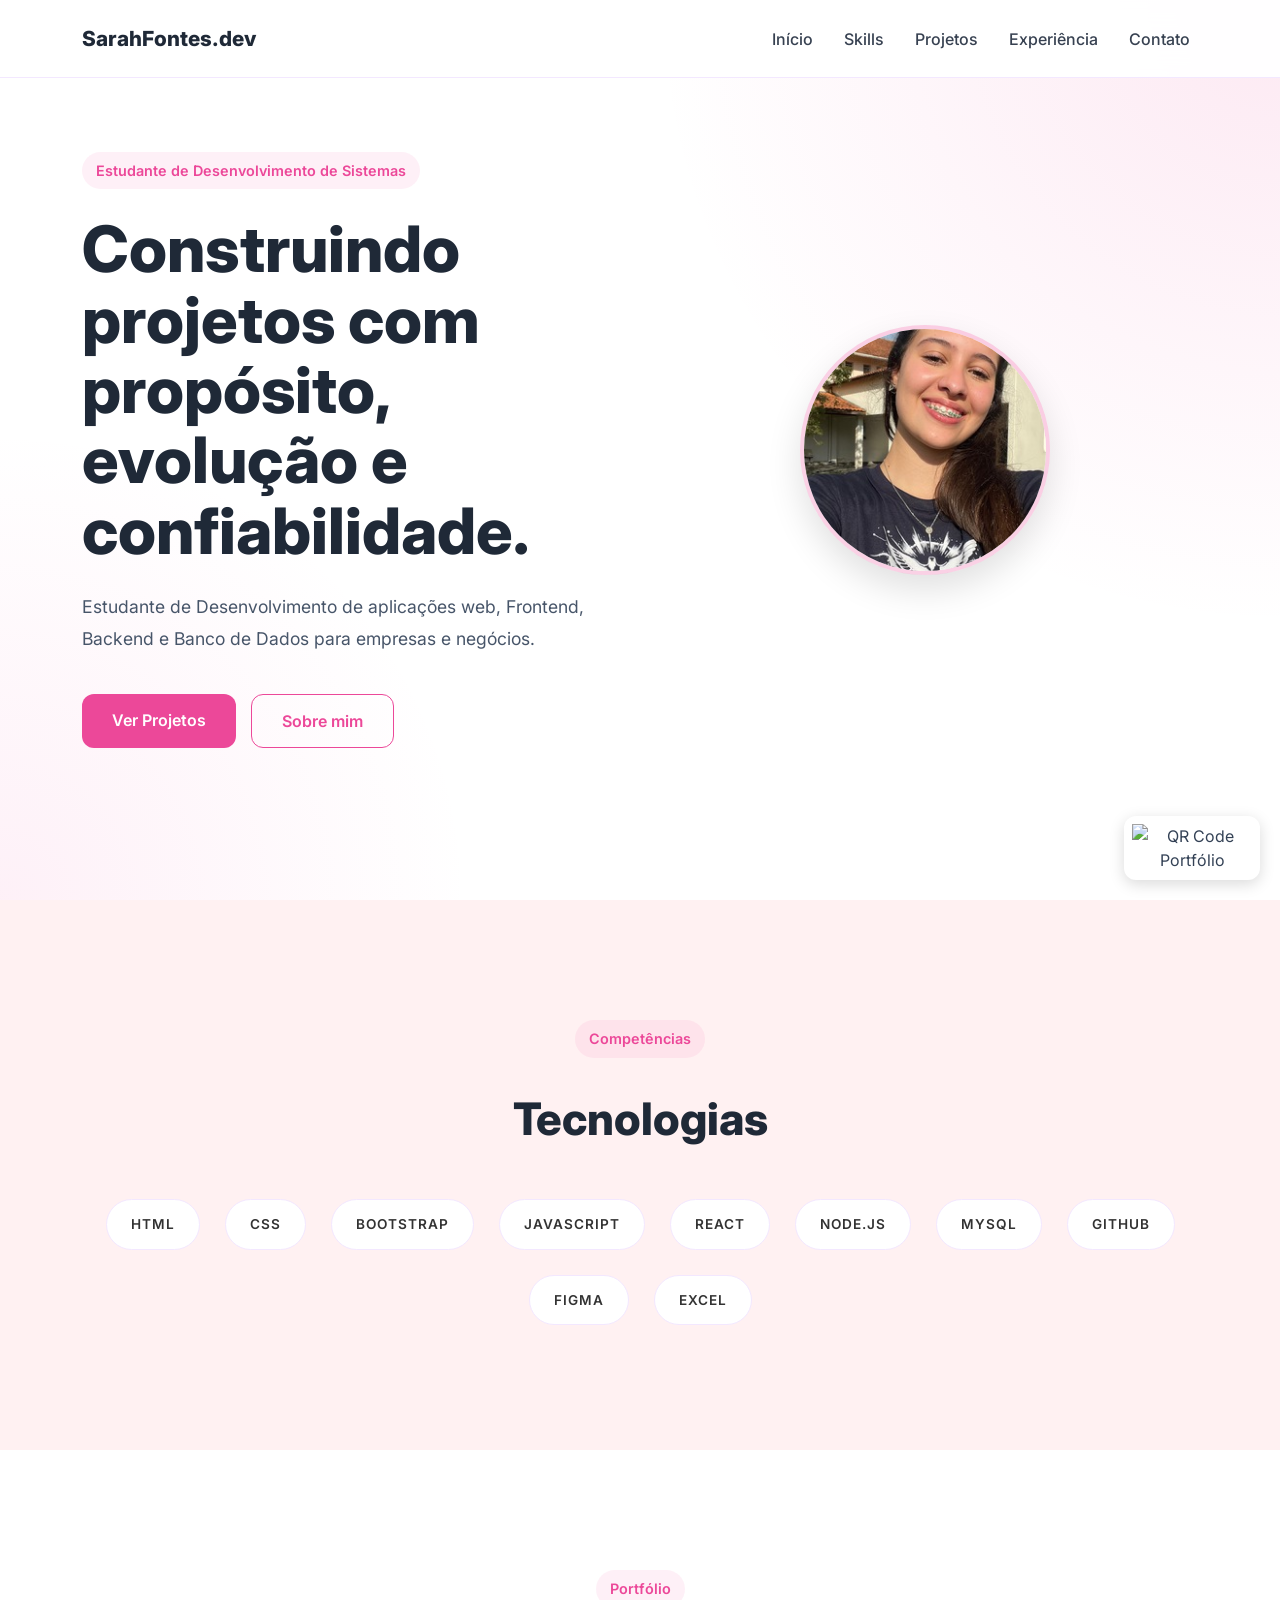
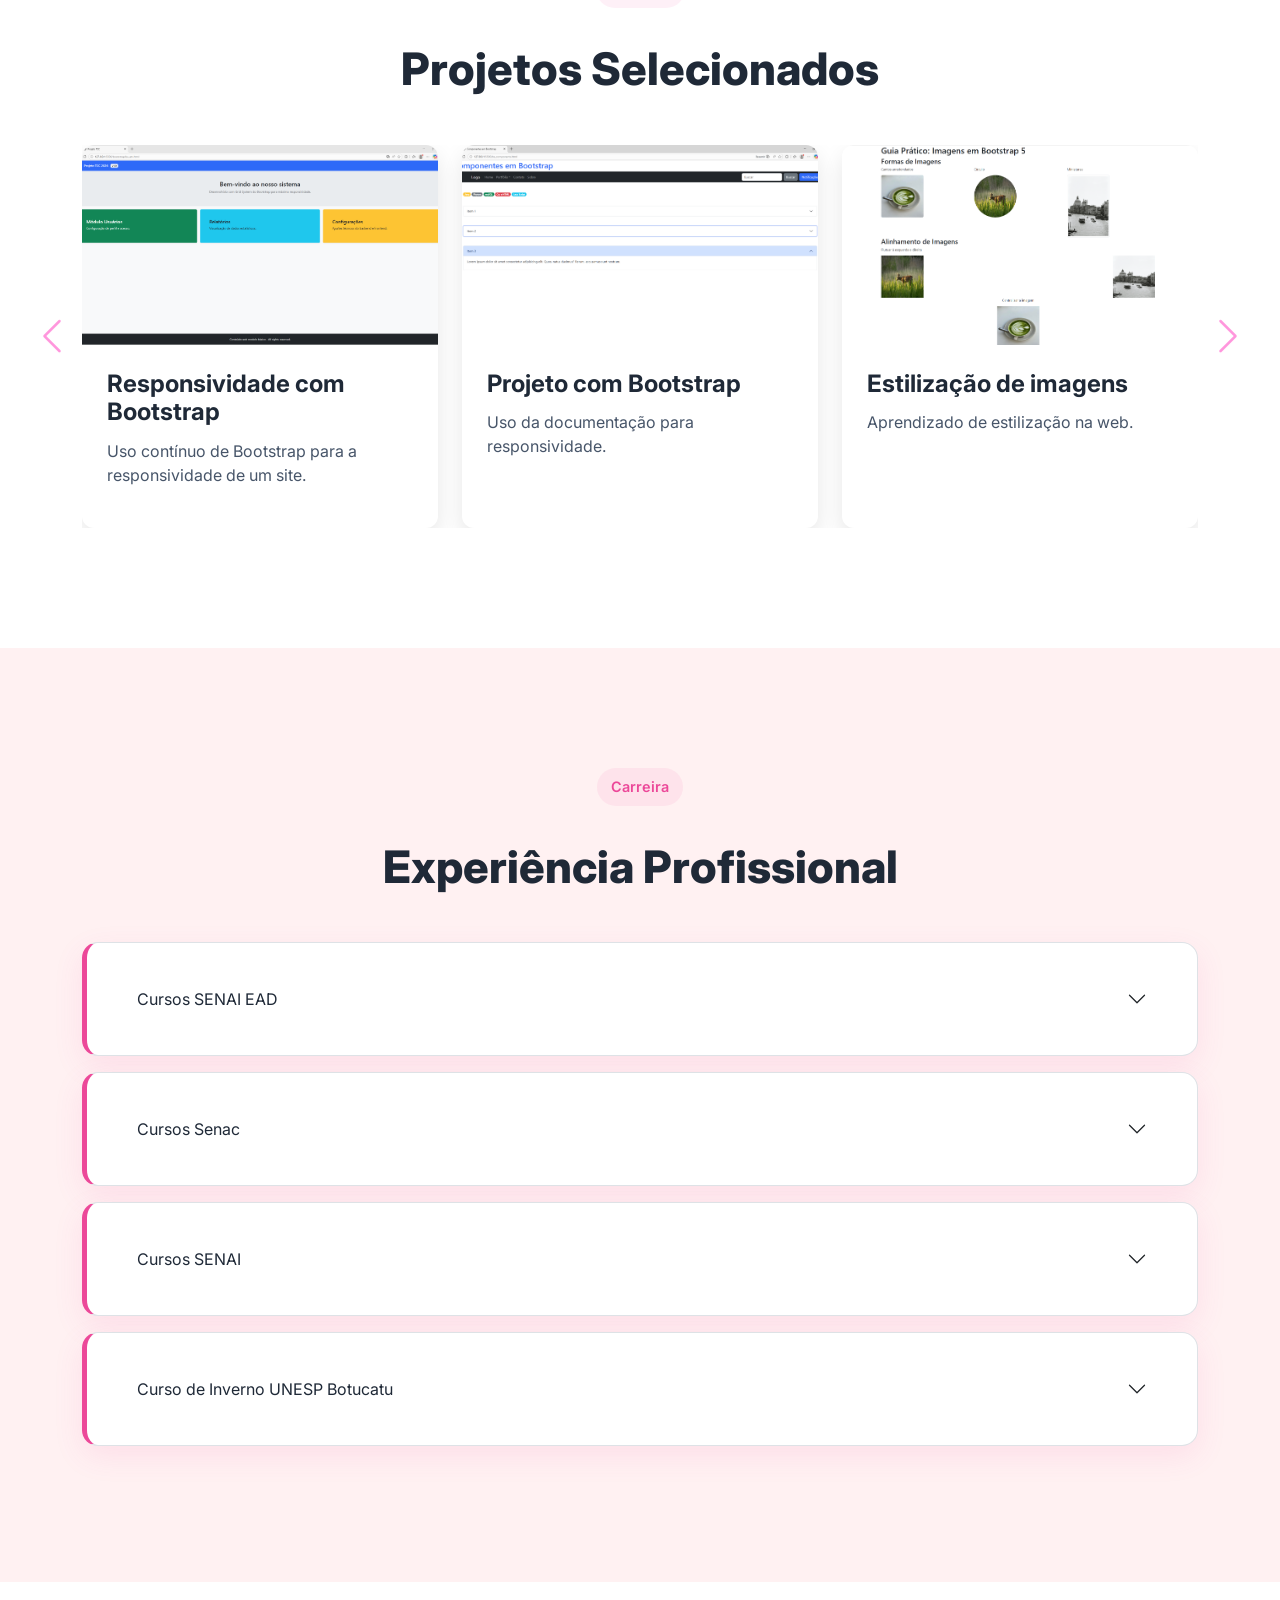
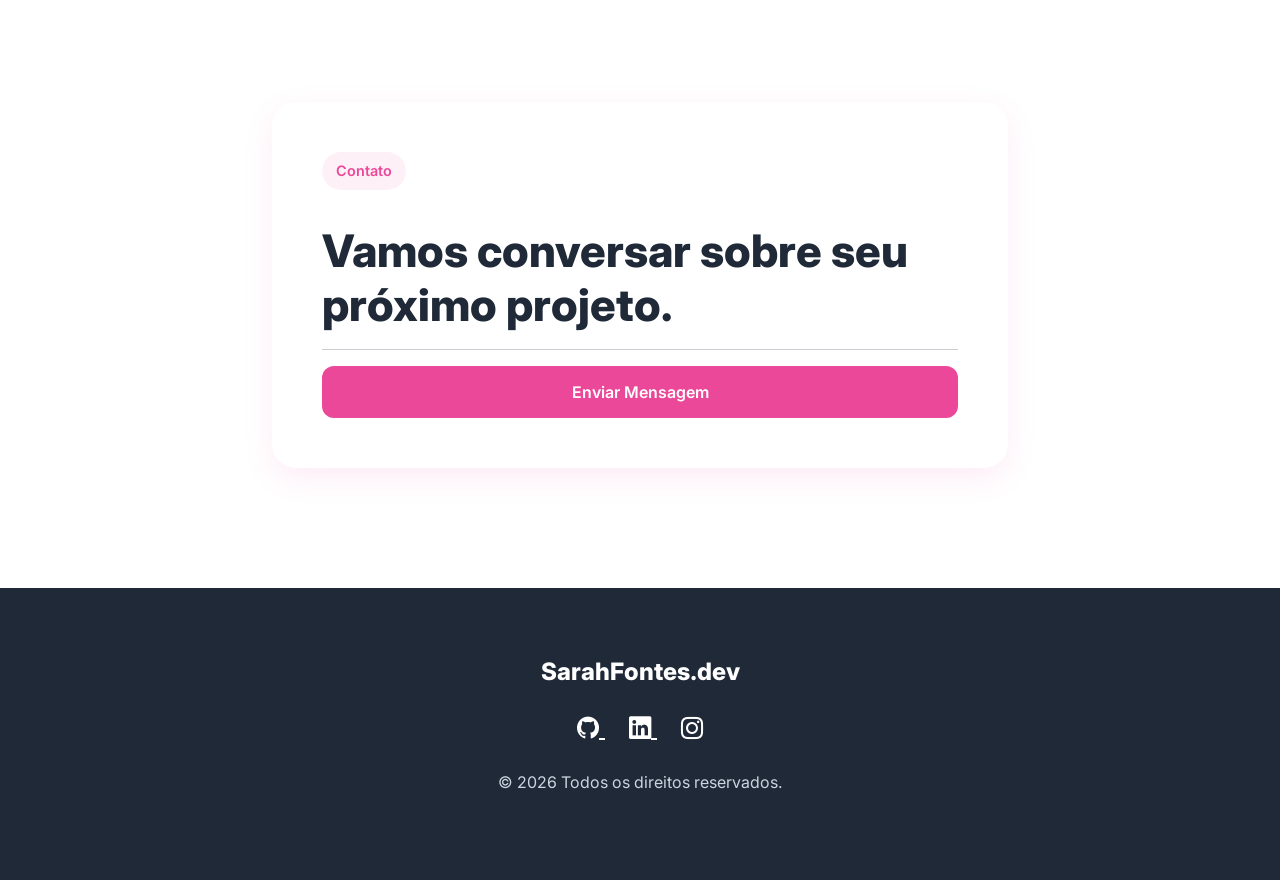
==== commit 349cc181: "Update index.html" ====
--- a/index.html
+++ b/index.html
@@ -88,7 +88,7 @@
                     </h1>
 
                     <p class="hero-description">
-                        Desenvolvimento de aplicações web,
+                        Estudante de Desenvolvimento de aplicações web,
                         Frontend, Backend e Banco de Dados para empresas e negócios.
                     </p>
 
@@ -118,7 +118,7 @@
                     <div class="container-fluid">
                         <div class="row align-items-center">
                             <div class="col-md-5 text-center">
-                                <img src="./img/perfil.jpg" alt="Foto profissional"
+                                <img src="./img/IMG_2894.jpeg" alt="Foto profissional"
                                     class="profile-image modal-profile-img">
                             </div>
                             <div class="col-md-7">
@@ -472,7 +472,7 @@
                     </h2>
                     <div id="collapse3-1" class="accordion-collapse collapse" data-bs-parent="#accordionExperiencia3">
                         <div class="accordion-body">
-                            <h6>Desenvolvimento de Sistemas (Atual-2026).</h6>
+                            <h6>Desenvolvimento de Sistemas (2025-Atual).</h6>
                             <p>O Curso Técnico em Desenvolvimento de Sistemas tem por objetivo habilitar profissionais
                                 para desenvolver, testar e implantar sistemas computacionais, atendendo normas e padrão
                                 de qualidade, usabilidade, integridade e segurança da informação.</p>
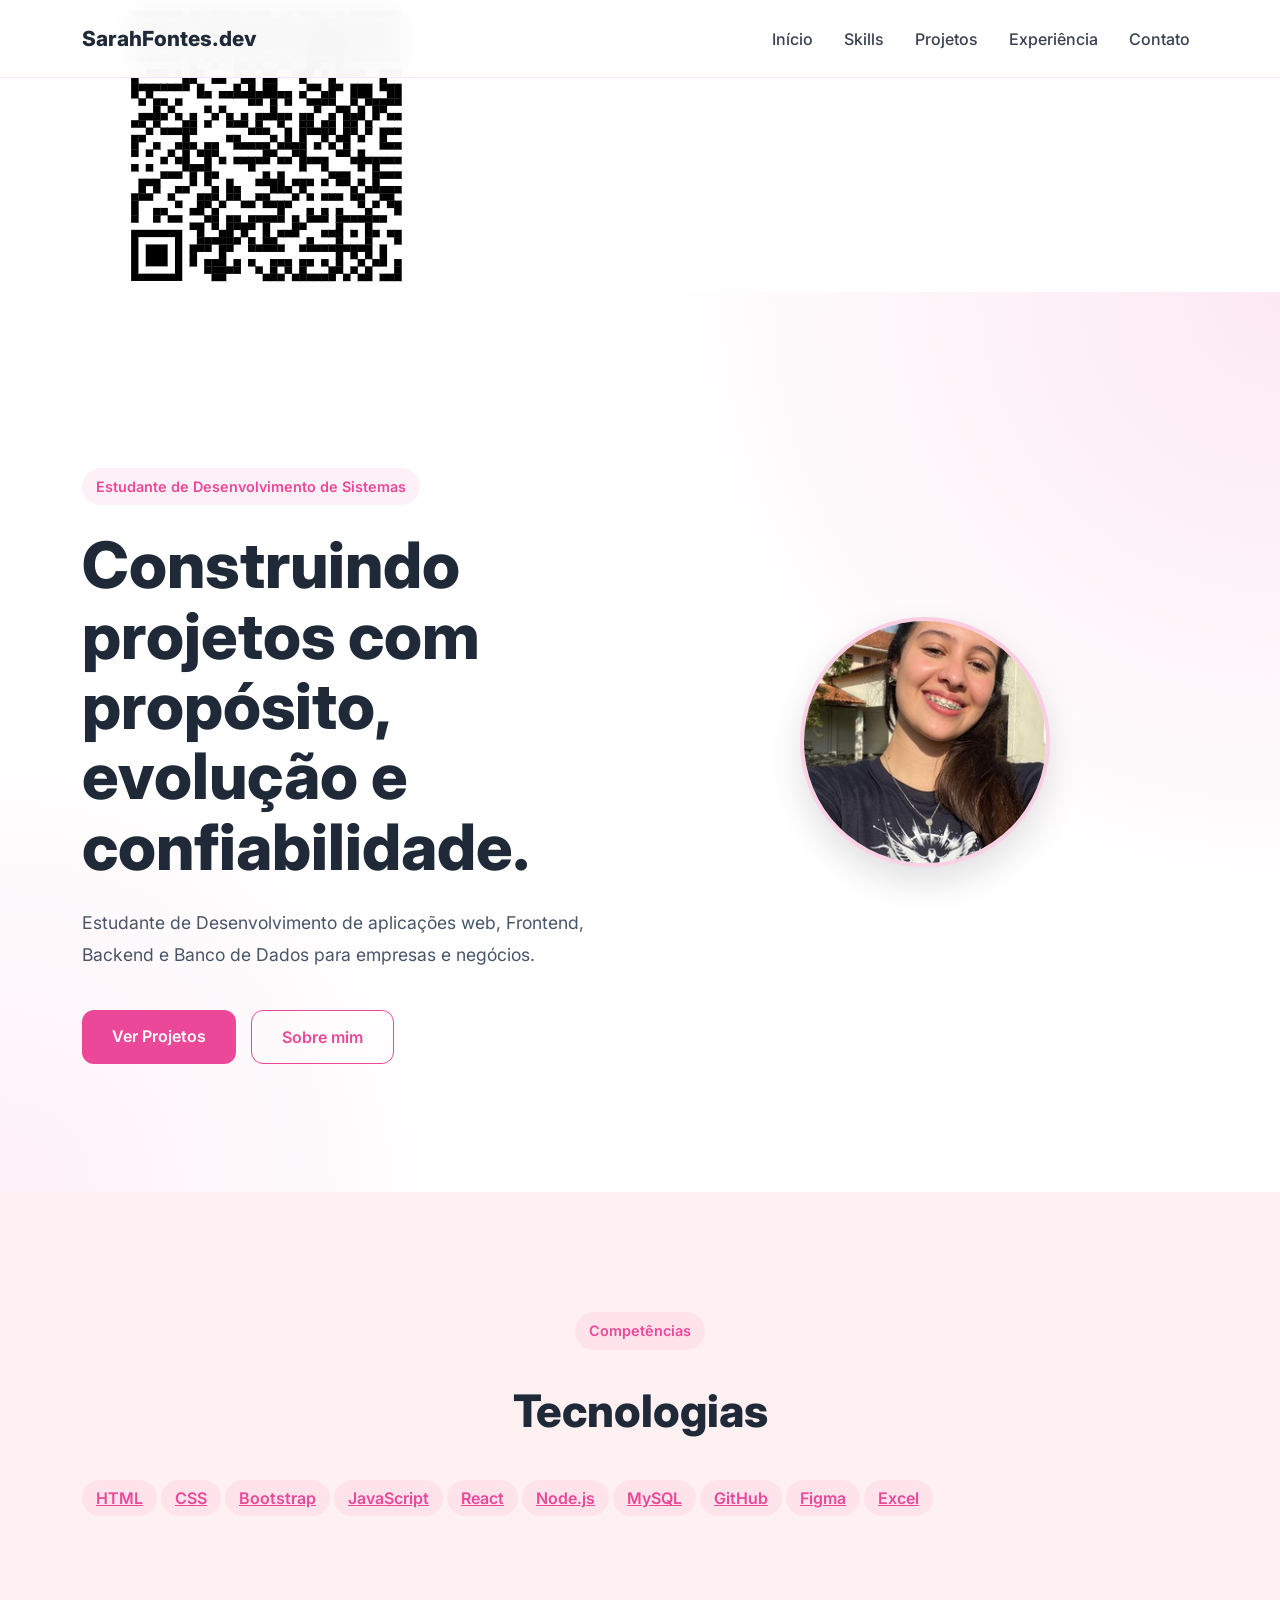
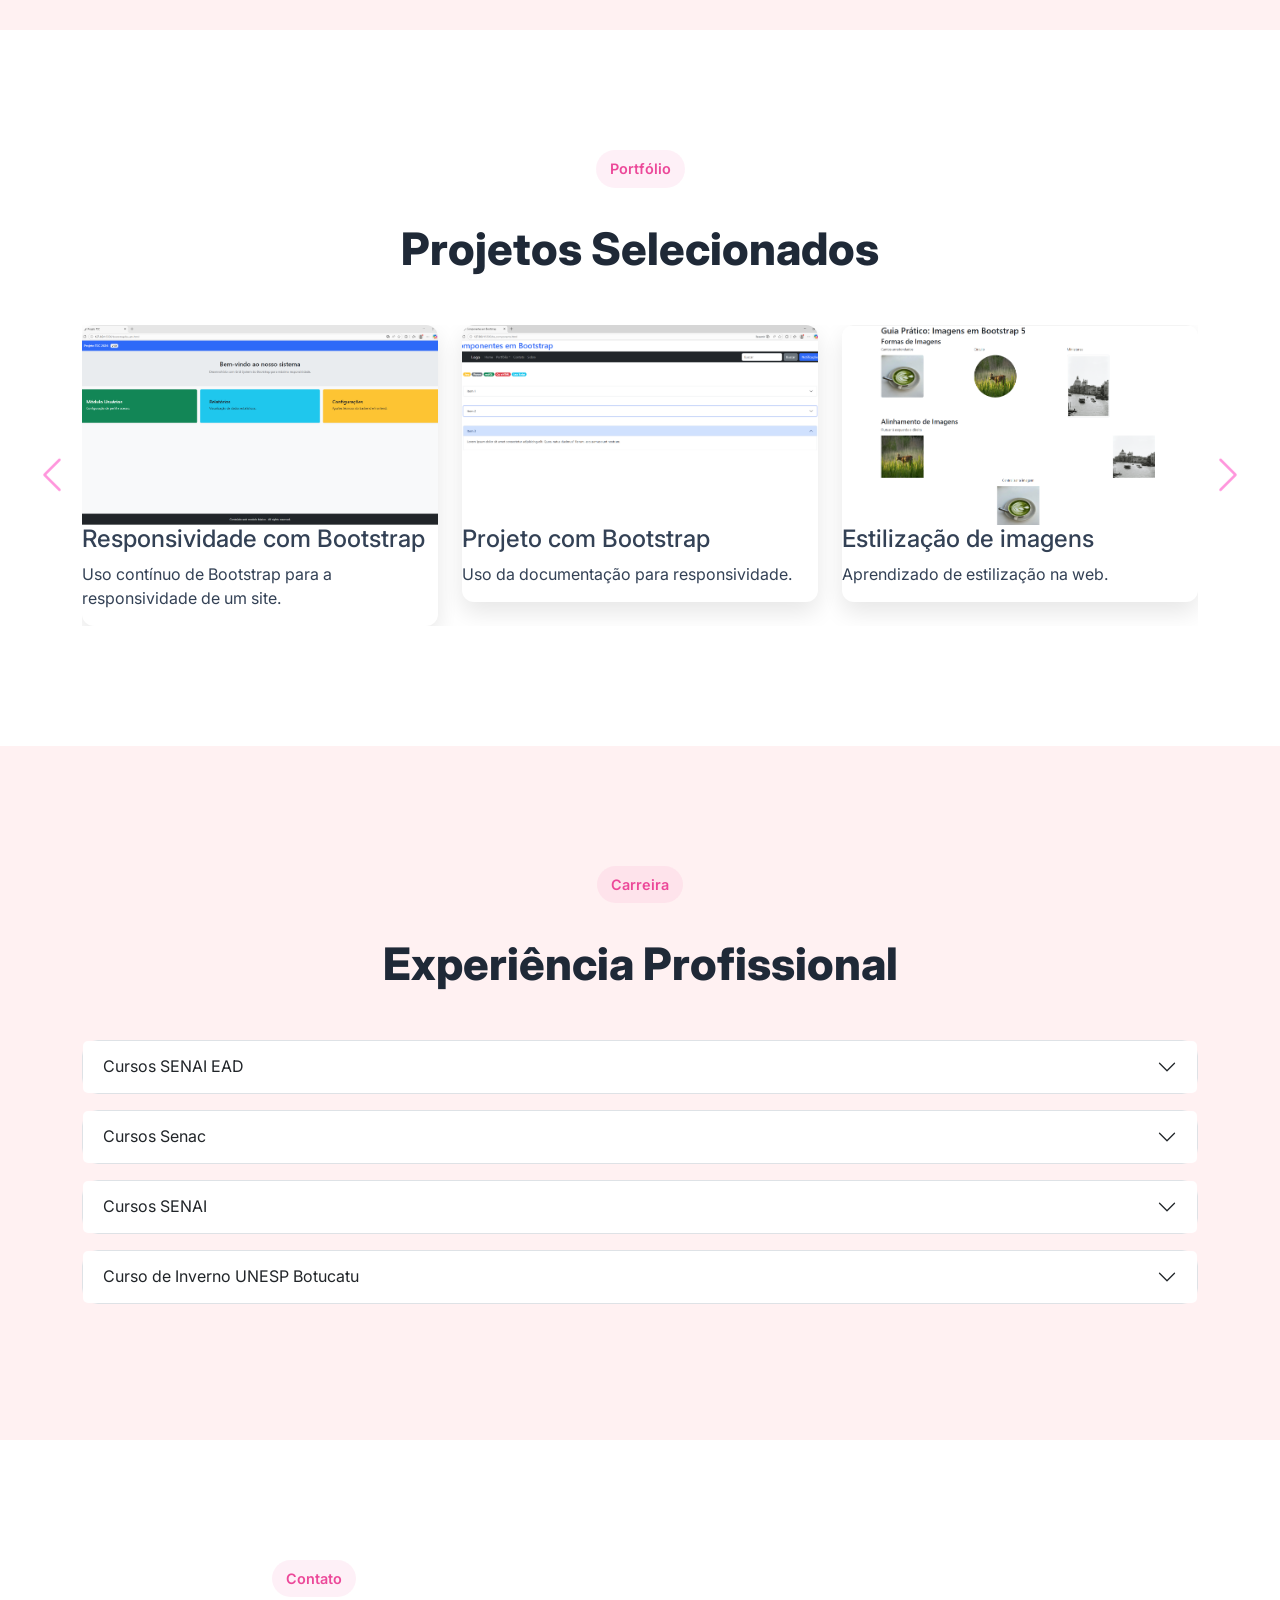
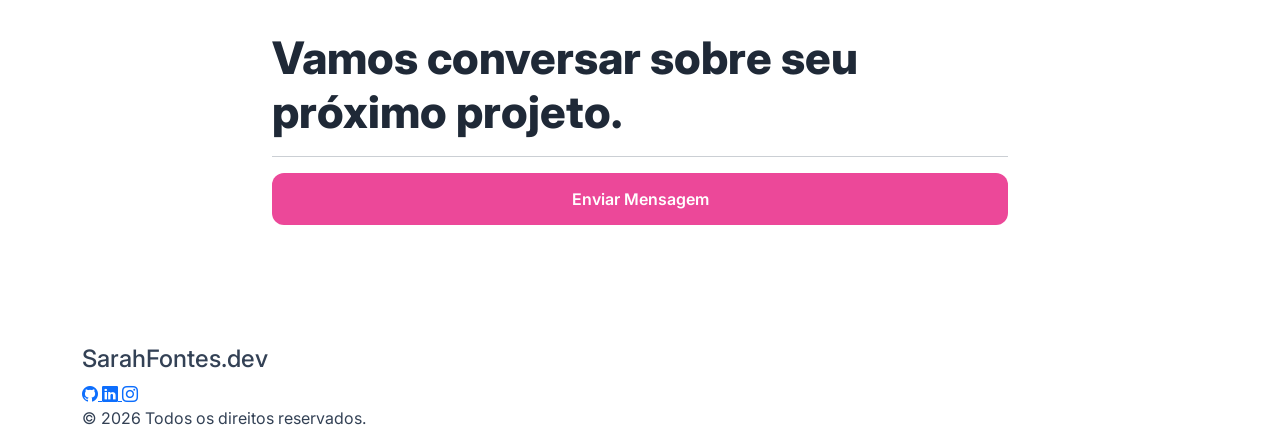
==== commit 945e1e5a: "Add files via upload" ====
--- a/index.html
+++ b/index.html
@@ -9,19 +9,14 @@
 
     <meta name="description"
         content="Portfólio profissional de Desenvolvedora Full Stack especializada em aplicações web modernas.">
-
     <link rel="icon" href="assets/img/favicon.png">
-
     <!-- Bootstrap -->
     <link href="https://cdn.jsdelivr.net/npm/bootstrap@5.3.3/dist/css/bootstrap.min.css" rel="stylesheet">
-
     <!-- Bootstrap Icons -->
     <link rel="stylesheet" href="https://cdn.jsdelivr.net/npm/bootstrap-icons@1.11.3/font/bootstrap-icons.min.css">
-
     <!-- Google Fonts -->
     <link href="https://fonts.googleapis.com/css2?family=Inter:wght@300;400;500;600;700;800;900&display=swap"
         rel="stylesheet">
-
     <!-- CSS -->
     <link rel="stylesheet" href="assets/css/style.css">
 </head>
@@ -81,7 +76,7 @@
 
                 <div class="col-lg-6">
 
-                    <span class="hero-tag">Estudante de Desenvolvimento de Sistemas</span>
+                    <span class="hero-tag mt-5">Estudante de Desenvolvimento de Sistemas</span>
 
                     <h1 class="hero-title">
                         Construindo projetos com propósito, evolução e confiabilidade.
@@ -118,17 +113,17 @@
                     <div class="container-fluid">
                         <div class="row align-items-center">
                             <div class="col-md-5 text-center">
-                                <img src="./img/IMG_2894.jpeg" alt="Foto profissional"
+                                <img src="./img/perfil2.jpeg" alt="Foto profissional"
                                     class="profile-image modal-profile-img">
                             </div>
                             <div class="col-md-7">
                                 <span class="hero-tag">Sobre Mim</span>
                                 <h4 class="mt-3 mb-3">
-                                    Tecnologia, estratégia e foco em resultados.
+                                    Propósito, estratégia e foco em resultados.
                                 </h4>
                                 <p class="text-justify">
                                     Sou estudante de Desenvolvimento Full Stack focada em criar soluções digitais
-                                    modernas utilizando as melhores práticas de engenharia de software.
+                                    utilizando as melhores práticas de software.
                                 </p>
                                 <p class="text-justify">
                                     Busco desenvolver novas habilidades e construir um caminho com propósito, foco,
@@ -136,6 +131,14 @@
                                 </p>
                                 <p class="text-justify">
                                     Meu foco é desenvolver produtos intuitivos e preparados para crescimento.
+                                </p>
+                                <p>
+                                    Profissional organizada, comunicativa e responsável, com experiência em atividades
+                                    pastorais, marketing digital, atendimento ao público e organização de ambientes. 
+                                </p>
+                                <p>
+                                    Possuo habilidades em liderança de equipes, planejamento de metas, delegação de tarefas 
+                                    e trabalho colaborativo.
                                 </p>
                             </div>
                         </div>
--- a/assets/css/style.css
+++ b/assets/css/style.css
@@ -24,23 +24,16 @@
 ========================== */
 
 :root{
-
-    --primary:#1F2937;       /* mantém profissional (quase preto) */
+    --primary:#1F2937;
     --secondary:#374151;
-
-    --accent:#EC4899;        /* ROSA principal (profissional) */
-    --accent-hover:#DB2777;  /* rosa mais forte no hover */
-
-    --light:#FFF1F2;         /* fundo rosa muito suave */
+    --accent:#EC4899;
+    --accent-hover:#DB2777;
+    --light:#FFF1F2;
     --border:#F3E8FF;
-
     --text:#475569;
 
-    --shadow:
-    0 10px 30px rgba(236,72,153,.10);
-
-    --shadow-hover:
-    0 20px 40px rgba(236,72,153,.18);
+    --shadow:0 10px 30px rgba(236,72,153,.10);
+    --shadow-hover:0 20px 40px rgba(236,72,153,.18);
 }
 
 /* ==========================
@@ -48,45 +41,28 @@
 ========================== */
 
 .custom-navbar{
-
     background:rgba(255,255,255,.95);
-
     backdrop-filter:blur(15px);
-
     border-bottom:1px solid var(--border);
-
     transition:.3s;
-
     padding:18px 0;
-
 }
 
 .navbar-brand{
-
     font-size:1.3rem;
-
     font-weight:800;
-
     color:var(--primary)!important;
-
 }
 
 .nav-link{
-
     font-weight:500;
-
     color:var(--secondary)!important;
-
     margin-left:15px;
-
     transition:.3s;
-
 }
 
 .nav-link:hover{
-
     color:var(--accent)!important;
-
 }
 
 /* ==========================
@@ -94,105 +70,55 @@
 ========================== */
 
 .hero{
-
     background:
-    radial-gradient(
-    circle at top right,
-    rgba(236,72,153,.12),
-    transparent 40%
-    ),
-
-    radial-gradient(
-    circle at bottom left,
-    rgba(244,114,182,.10),
-    transparent 30%
-    );
-
+    radial-gradient(circle at top right, rgba(236,72,153,.12), transparent 40%),
+    radial-gradient(circle at bottom left, rgba(244,114,182,.10), transparent 30%);
 }
 
 .hero-tag{
-
     display:inline-block;
-
     padding:10px 18px;
-
     border-radius:50px;
-
-    background:#EFF6FF;
-
+    background:rgba(236,72,153,.08);
     color:var(--accent);
-
     font-size:.9rem;
-
     font-weight:600;
-
     margin-bottom:25px;
-
 }
 
 .hero-tag,
 .section-tag{
-
     background:rgba(236,72,153,.08);
-
     color:var(--accent);
-
     padding:8px 14px;
-
     border-radius:999px;
-
     font-weight:600;
-
-}
+}
+
+/* ==========================
+   TEXTOS
+========================== */
 
 .hero-title{
-
     font-size:clamp(2rem, 5vw, 4.3rem);
-
     font-weight:800;
-
     color:var(--primary);
-
     line-height:1.1;
-
     margin-bottom:25px;
-
 }
 
 .hero-description{
-
     font-size:1.1rem;
-
     color:var(--text);
-
     max-width:550px;
-
     line-height:1.8;
-
 }
 
 .hero-buttons{
-
     margin-top:40px;
-
     display:flex;
-
     gap:15px;
-
     flex-wrap:wrap;
-
-}
-
-.profile-image{
-
-    width:420px;
-
-    max-width:100%;
-
-    border-radius:24px;
-
-    box-shadow:var(--shadow);
-
 }
 
 /* ==========================
@@ -200,18 +126,13 @@
 ========================== */
 
 .btn-primary-custom{
-
     background:var(--accent);
     color:white;
     border:none;
-
     padding:14px 30px;
     border-radius:12px;
-
     font-weight:600;
-
     transition:.3s;
-
 }
 
 .btn-primary-custom:hover{
@@ -220,955 +141,42 @@
 }
 
 .btn-outline-custom{
-
     border:1px solid var(--accent);
-
     color:var(--accent);
-
     padding:14px 30px;
-
     border-radius:12px;
-
     text-decoration:none;
-
     font-weight:600;
-
     transition:.3s;
-
 }
 
 .btn-outline-custom:hover{
-
-    background:var(--accent);
-
-    color:white;
-
-}
-
-/* ==========================
-   SEÇÕES
-========================== */
-
-.section{
-
-    padding:120px 0;
-
-}
-
-.section-tag{
-
-    color:var(--accent);
-
-    font-weight:600;
-
-    text-transform:uppercase;
-
-    letter-spacing:1px;
-
-    font-size:.85rem;
-
-}
-
-.section-title{
-
-    font-size:clamp(1.6rem, 4vw, 2.8rem);
-
-    font-weight:800;
-
-    color:var(--primary);
-
-    margin-top:10px;
-
-}
-
-.bg-light-custom{
-
-    background:var(--light);
-
-}
-
-/* ==========================
-   ESTATÍSTICAS
-========================== */
-
-.stats{
-
-    padding:80px 0;
-
-    border-top:1px solid var(--border);
-
-    border-bottom:1px solid var(--border);
-
-}
-
-.stats h2{
-
-    font-size:3rem;
-
-    font-weight:800;
-
-    color:var(--accent);
-
-}
-
-.stats p{
-
-    color:var(--text);
-
-}
-
-/* ==========================
-   SOBRE
-========================== */
-
-.about-image{
-
-    width:100%;
-
-    border-radius:24px;
-
-    box-shadow:var(--shadow);
-
-}
-
-#sobre p{
-
-    font-size:1.05rem;
-
-    line-height:1.9;
-
-    color:var(--text);
-
-}
-
-/* ==========================
-   SKILLS
-========================== */
-
-.skills-wrapper{
-
-    display:flex;
-
-    flex-wrap:wrap;
-
-    justify-content:center;
-
-    gap:15px;
-
-}
-
-.skills-wrapper a{
-
-    background:white;
-
-    border:1px solid var(--border);
-
-    padding:14px 24px;
-
-    border-radius:999px;
-
-    font-weight:600;
-
-    transition:.3s;
-    text-decoration: none;
-    
-
-
-}
-
-.skills-wrapper a:hover{
     background:var(--accent);
     color:white;
-    border-color:var(--accent);
-}
-/* ==========================
-   PROJETOS
-========================== */
-
-.project-card{
-
-    background:white;
-
-    border-radius:20px;
-
-    overflow:hidden;
-
-    box-shadow:var(--shadow);
-
-    transition:.3s;
-
-    height:100%;
-
-}
-
-.project-card:hover{
-
-    transform:translateY(-10px);
-
-    box-shadow:var(--shadow-hover);
-
-}
-
-.project-card img{
-
-    width:100%;
-
-    height:260px;
-
-    object-fit:cover;
-
-}
-
-.project-content{
-
-    padding:25px;
-
-}
-
-.project-content h4{
-
+}
+
+/* ==========================
+   SEÇÕES
+========================== */
+
+.section{
+    padding:120px 0;
+}
+
+.section-title{
+    font-size:clamp(1.6rem, 4vw, 2.8rem);
+    font-weight:800;
     color:var(--primary);
-
-    font-weight:700;
-
-    margin-bottom:12px;
-
-}
-
-.project-content p{
-
-    color:var(--text);
-
-}
-
-/* ==========================
-   TIMELINE
-========================== */
-
-.timeline{
-
-    max-width:800px;
-
-    margin:auto;
-
-}
-
-.timeline-item{
-
-    background:white;
-
-    padding:30px;
-
-    margin-bottom:25px;
-
-    border-radius:16px;
-
-    border-left:5px solid var(--accent);
-
-    box-shadow:var(--shadow);
-
-}
-
-.timeline-item h4{
-
-    font-weight:700;
-
-    color:var(--primary);
-
-}
-
-.timeline-item span{
-
-    display:block;
-
-    color:var(--accent);
-
-    margin:10px 0;
-
-    font-weight:600;
-
-}
-
-.timeline-item p{
-
-    color:var(--text);
-
-}
-
-/* ==========================
-   CONTATO
-========================== */
-
-.contact-box{
-
-    background:white;
-
-    padding:50px;
-
-    border-radius:24px;
-
-    box-shadow:var(--shadow);
-
-}
-
-@media (max-width: 576px) {
-    .contact-box {
-        padding: 24px 16px;
-        border-radius: 16px;
-    }
-}
-
-.form-control{
-
-    margin-bottom:20px;
-
-    border-radius:12px;
-
-    padding:15px;
-
-    border:1px solid var(--border);
-
-}
-
-.form-control:focus{
-
-    border-color:var(--accent);
-
-    box-shadow:none;
-
-}
-
-/* ==========================
-   FOOTER
-========================== */
-
-footer{
-
-    background:var(--primary);
-
-    color:white;
-
-    padding:70px 0;
-
-}
-
-.footer-content{
-
-    text-align:center;
-
-}
-
-.footer-content h4{
-
-    font-weight:800;
-
-    margin-bottom:20px;
-
-}
-
-.social-links{
-
-    margin:25px 0;
-
-}
-
-.social-links a{
-
-    color:white;
-
-    font-size:1.4rem;
-
-    margin:0 12px;
-
-    transition:.3s;
-
-}
-
-.social-links a:hover{
-
-    color:#60A5FA;
-
-}
-
-.footer-content p{
-
-    color:#CBD5E1;
-
-}
-
-/* ==========================
-   RESPONSIVO
-========================== */
-
-@media(max-width:992px){
-
-    .hero{
-
-        text-align:center;
-
-    }
-
-    .hero-title{
-
-        font-size:3rem;
-
-    }
-
-    .profile-image{
-
-        margin-top:50px;
-    }
-
-    .hero-buttons{
-
-        justify-content:center;
-    }
-
-}
-
-@media(max-width:768px){
-
-    .section{
-
-        padding:90px 0;
-    }
-
-    .hero-title{
-
-        font-size:2.4rem;
-    }
-
-    .section-title{
-
-        font-size:2rem;
-    }
-
-    .contact-box{
-
-        padding:30px;
-    }
-
-}
-
-@media(max-width:576px){
-
-    .stats h2{
-
-        font-size:2.2rem;
-    }
-
-    .profile-image{
-
-        border-radius:18px;
-    }
-
-}
-
-.profile-image{
-    width:320px;
-    height:320px;
-    object-fit:cover;
-    border-radius:50%;
-
-    border:4px solid rgba(236,72,153,.3); /* rosa suave */
-    box-shadow:0 20px 40px rgba(0,0,0,.12);
-}
-
-@media(max-width:768px){
-    .profile-image{
-        width:240px;
-        height:240px;
-    }
-}
-
-
-.profile-image{
-    width:320px;
-    height:320px;
-    object-fit:cover;
-    border-radius:50%;
-    border:4px solid rgba(236,72,153,.25);
-    box-shadow:0 15px 35px rgba(0,0,0,.12);
-    max-width:100%;
-}
-
-@media(max-width:768px){
-
-    .profile-image{
-        width:220px;
-        height:220px;
-        margin-top:30px;
-    }
-
-}
-
-.cursos-img{
-    width: 160px;
-    height: 200px;
-    object-fit: contain;
-}
-
-@media(max-width:768px){
-    .cursos-img{
-        width: 120px;
-        height: 120px;
-    }
-}
-
-.course-card{
-    display:flex;
-    flex-direction:column;
-    align-items:center;
-    text-align:center;
-    gap:10px;
-}
-
-.accordion-body{
-    padding:10px 14px;
-    font-size:13px;
-}
-
-.timeline-item{
-    margin-bottom:10px;
-}
-
-.accordion-button {
-    background-color: white;  /* fundo normal */
-    color: var(--primary);    /* texto padrão */
-}
-
-.accordion-button:focus {
-    box-shadow: none;         /* remove o foco azul padrão */
-}
-
-.accordion-button:not(.collapsed) {
-    background-color: rgba(236,72,153,0.08); /* fundo rosa suave quando aberto */
-    color: var(--accent);                     /* texto rosa quando aberto */
-}
-
-
-.accordion-item {
-    border-radius: 16px;
-    overflow: hidden;
-    box-shadow: var(--shadow);
-    margin-bottom: 12px;
-}
-
-.text-justify {
-    text-align: justify;
-}
-
-.modal-body img {
-    display: block;
-    margin: 0 auto;
-}
-
-.swiper {
-    padding: 20px 0;
-}
-
-.project-card {
-    background: #fff;
-    border-radius: 12px;
-    overflow: hidden;
-    box-shadow: 0 10px 25px rgba(0,0,0,0.1);
-    transition: 0.3s;
-}
-
-.project-card:hover {
-    transform: translateY(-5px);
-}
-
-.project-card img {
-    width: 100%;
-    height: 200px;
-    object-fit: cover;
-}
-
-/* COR DAS SETAS */
-.carousel-control-prev-icon,
-.carousel-control-next-icon {
-    filter: invert(32%) sepia(86%) saturate(7490%) hue-rotate(300deg) brightness(101%) contrast(101%);
-}
-
-/* OU versão mais garantida (substitui ícone por rosa sólido) */
-.carousel-control-prev-icon,
-.carousel-control-next-icon {
-    border-radius: 50%;
-    padding: 20px;
-}
-
-/* AFASTAR AS SETAS PARA OS LADOS */
-#carouselProjetos {
-    position: relative;
-}
-
-/* seta esquerda */
-.carousel-control-prev,
-.carousel-control-next{
-    width: auto;
-    top: 50%;
-    transform: translateY(-50%);
-}
-
-.carousel-control-prev{
-    left: 10px;
-}
-
-.carousel-control-next{
-    right: 10px;
-}
-
-/* CHECKBOX estilo bolinha custom (Google Forms style) */
-.custom-check .form-check-input {
-    appearance: none;
-    -webkit-appearance: none;
-    width: 18px;
-    height: 18px;
-    border: 2px solid #cfcfcf;
-    border-radius: 50%;
-    cursor: pointer;
-    position: relative;
-    transition: 0.2s ease;
-    display: inline-block;
-}
-
-/* Hover */
-.custom-check .form-check-input:hover {
-    border-color: #ff4da6;
-}
-
-/* Quando marcado */
-.custom-check .form-check-input:checked {
-    background-color: #ff4da6;
-    border-color: #ff4da6;
-}
-
-/* bolinha branca no centro */
-.custom-check .form-check-input:checked::after {
-    content: "";
-    width: 8px;
-    height: 8px;
-    background: white;
-    border-radius: 50%;
-    position: absolute;
-    top: 50%;
-    left: 50%;
-    transform: translate(-50%, -50%);
-}
-
-/* alinhamento perfeito */
-.custom-check {
-    display: flex;
-    align-items: center;
-    gap: 8px;
-}
-
-
-.custom-check .form-check-input,
-.custom-radio .form-check-input {
-    appearance: none;
-    -webkit-appearance: none;
-    width: 18px;
-    height: 18px;
-    border: 2px solid #cfcfcf;
-    border-radius: 50%;
-    cursor: pointer;
-    position: relative;
-    transition: 0.2s ease;
-    display: inline-block;
-}
-
-/* Hover rosa */
-.custom-check .form-check-input:hover,
-.custom-radio .form-check-input:hover {
-    border-color: #ff4da6;
-}
-
-/* Quando marcado */
-.custom-check .form-check-input:checked,
-.custom-radio .form-check-input:checked {
-    background-color: #ff4da6;
-    border-color: #ff4da6;
-}
-
-/* ponto branco interno (efeito Google Forms) */
-.custom-check .form-check-input:checked::after,
-.custom-radio .form-check-input:checked::after {
-    content: "";
-    width: 8px;
-    height: 8px;
-    background: white;
-    border-radius: 50%;
-    position: absolute;
-    top: 50%;
-    left: 50%;
-    transform: translate(-50%, -50%);
-}
-
-/* alinhamento bonito */
-.form-check {
-    display: flex;
-    align-items: center;
-    gap: 8px;
-}
-
-/* foco acessível */
-.form-check-input:focus {
-    box-shadow: 0 0 0 0.2rem rgba(255, 77, 166, 0.25);
-}
-
-.section-tag {
-    display: inline-block;
-    padding: 8px 14px;
-    margin: 5px;
-    border-radius: 20px;
-    background: #f1f1f1;
-    color: #333;
-    text-decoration: none;
-    transition: all 0.25s ease;
-    border: 1px solid transparent;
-}
-
-/* quando passa o mouse */
-.section-tag:hover {
-    background: #ff4da6; /* azul Bootstrap */
-    color: white;
-    transform: translateY(-3px);
-    box-shadow: 0 6px 15px rgba(0,0,0,0.15);
-}
-
-/* quando clica */
-.section-tag:active {
-    transform: translateY(0px) scale(0.97);
-    box-shadow: 0 3px 8px rgba(0,0,0,0.2);
-}
-
-.qr-fixed {
-    position: fixed;
-    bottom: 20px;
-    right: 20px;
-    z-index: 9999;
-    background: #fff;
-    padding: 8px;
-    border-radius: 12px;
-    box-shadow: 0 4px 15px rgba(0,0,0,.15);
-}
-
-.qr-fixed img {
-    width: 120px;
-    height: auto;
-    display: block;
-}
-
-@media (max-width: 1200px) {
-    .qr-fixed {
-        display: none;
-    }
-}
-
-.carousel-control-prev {
-    width: auto;
-    left: -50px;
-}
-
-.carousel-control-next {
-    width: auto;
-    right: -50px;
-}
-
-@media (max-width: 768px) {
-    .carousel-control-prev {
-        left: 0;
-    }
-
-    .carousel-control-next {
-        right: 0;
-    }
-
-    #carouselProjetos {
-        padding: 0 40px;
-    }
-}
-/* ==========================
-   RESPONSIVO EXTRA (MOBILE FIRST)
-========================== */
-
-/* Hero: centralizar conteúdo em tablet/mobile */
-@media (max-width: 991px) {
-    .hero .row {
-        text-align: center;
-    }
-
-    .hero-description {
-        margin: 0 auto;
-    }
-
-    .hero-buttons {
-        justify-content: center;
-    }
-
-    .profile-image {
-        width: 200px;
-        height: 200px;
-        margin-top: 30px;
-    }
-}
-
-/* Carousel: mostrar só 1 card em mobile */
-@media (max-width: 575px) {
-    .carousel-item .col-12:not(:first-child) {
-        display: none;
-    }
-}
-
-/* Modal: imagem não ultrapassar a tela */
-.modal-body img,
-.modal-content > img {
-    max-width: 100%;
-    height: auto;
-}
-
-/* Skills: tamanho menor em mobile */
-@media (max-width: 576px) {
-    .skills-wrapper {
-        gap: 10px;
-    }
-
-    .section-tag {
-        font-size: 0.8rem;
-        padding: 6px 12px;
-    }
-
-    .hero-tag {
-        font-size: 0.8rem;
-        padding: 7px 13px;
-    }
-
-    .section {
-        padding: 70px 0;
-    }
-
-    footer {
-        padding: 50px 0;
-    }
-}
-
-/* ==========================
-   RESPONSIVIDADE FINAL
-========================== */
-
-img{
-    max-width:100%;
-    height:auto;
-    display:block;
-}
-
-@media(max-width:991px){
-
-    .hero{
-        text-align:center;
-    }
-
-    .hero-description{
-        margin:0 auto;
-    }
-
-    .hero-buttons{
-        justify-content:center;
-    }
-
-    .navbar-collapse{
-        background:#fff;
-        padding:20px;
-        margin-top:15px;
-        border-radius:16px;
-        box-shadow:0 10px 30px rgba(0,0,0,.08);
-    }
-
-}
-
-@media(max-width:768px){
-
-    .section{
-        padding:70px 0;
-    }
-
-    .hero-buttons{
-        flex-direction:column;
-        width:100%;
-    }
-
-    .hero-buttons a,
-    .hero-buttons button{
-        width:100%;
-    }
-
-    .project-card{
-        margin-bottom:20px;
-    }
-
-    .contact-box{
-        padding:24px;
-    }
-
-}
-
-@media(max-width:576px){
-
-    .hero-title{
-        font-size:2rem;
-    }
-
-    .section-title{
-        font-size:1.8rem;
-    }
-
-    .section-tag{
-        font-size:.8rem;
-        padding:6px 12px;
-    }
-
-    .hero-tag{
-        font-size:.8rem;
-    }
-
-
-    .profile-image{
-    width:250px;
-    height:250px;
-    border-radius:50%;
-    object-fit:cover;
-    object-position:center;
-    display:block;
-    margin:auto;
-
-    border:4px solid rgba(236,72,153,.25);
-
-    box-shadow:
-    0 15px 35px rgba(0,0,0,.12);
-}
-
-/* Tablet */
-@media(max-width:768px){
-
-    .profile-image{
-        width:200px;
-        height:200px;
-    }
-
-}
-
-/* Celular */
-@media(max-width:576px){
-
-    .profile-image{
-        width:160px;
-        height:160px;
-    }
-
-} 
-}
+    margin-top:10px;
+}
+
+.bg-light-custom{
+    background:var(--light);
+}
+
+/* ==========================
+   IMAGENS
+========================== */
 
 .profile-image{
     width:250px;
@@ -1178,29 +186,145 @@
     object-position:center;
     display:block;
     margin:auto;
-
     border:4px solid rgba(236,72,153,.25);
-
-    box-shadow:
-    0 15px 35px rgba(0,0,0,.12);
-}
-
-/* Tablet */
-@media(max-width:768px){
+    box-shadow:0 15px 35px rgba(0,0,0,.12);
+}
+
+.cursos-img{
+    width:160px;
+    height:200px;
+    object-fit:contain;
+}
+
+/* ==========================
+   COMPONENTES
+========================== */
+
+.project-card{
+    background:#fff;
+    border-radius:12px;
+    overflow:hidden;
+    box-shadow:0 10px 25px rgba(0,0,0,0.1);
+    transition:0.3s;
+}
+
+.project-card:hover{
+    transform:translateY(-5px);
+}
+
+.project-card img{
+    width:100%;
+    height:200px;
+    object-fit:cover;
+}
+
+/* ==========================
+   SETAS (NÃO ALTERADAS)
+========================== */
+
+.carousel-control-prev-icon,
+.carousel-control-next-icon {
+    filter: invert(32%) sepia(86%) saturate(7490%) hue-rotate(300deg) brightness(101%) contrast(101%);
+    border-radius: 50%;
+    padding: 20px;
+}
+
+.carousel-control-prev,
+.carousel-control-next{
+    width:auto;
+    top:50%;
+    transform:translateY(-50%);
+}
+
+.carousel-control-prev{ left:-50px; }
+.carousel-control-next{ right:-50px; }
+
+/* ==========================
+   RESPONSIVO
+========================== */
+
+/* TABLET */
+@media (max-width: 768px){
+
+    .section{ padding:70px 0; }
+
+    .hero-title{ font-size:2.4rem; }
+
+    .hero-buttons{
+        flex-direction:column;
+        width:100%;
+    }
+
+    .hero-buttons a,
+    .hero-buttons button{
+        width:100%;
+    }
 
     .profile-image{
         width:200px;
         height:200px;
-    }
-
-}
-
-/* Celular */
-@media(max-width:576px){
+        margin-top:30px;
+    }
+
+    .cursos-img{
+        width:120px;
+        height:120px;
+    }
+
+    .carousel-control-prev{ left:0; }
+    .carousel-control-next{ right:0; }
+}
+
+/* MOBILE */
+@media (max-width: 576px){
+
+    .hero-title{ font-size:2rem; }
+
+    .section-title{ font-size:1.8rem; }
 
     .profile-image{
         width:160px;
         height:160px;
     }
 
-}
+    .section{
+        padding:70px 0;
+    }
+}
+
+/* GERAL MOBILE */
+@media (max-width: 991px){
+
+    .hero{
+        text-align:center;
+    }
+
+    .hero-description{
+        margin:0 auto;
+    }
+
+    .hero-buttons{
+        justify-content:center;
+    }
+
+    .navbar-collapse{
+        background:#fff;
+        padding:20px;
+        margin-top:15px;
+        border-radius:16px;
+        box-shadow:0 10px 30px rgba(0,0,0,.08);
+    }
+
+    .profile-image{
+        width:200px;
+        height:200px;
+        margin-top:30px;
+    }
+}
+
+/* QR */
+@media (max-width:1200px){
+    .qr-fixed{
+        display:none;
+    }
+}
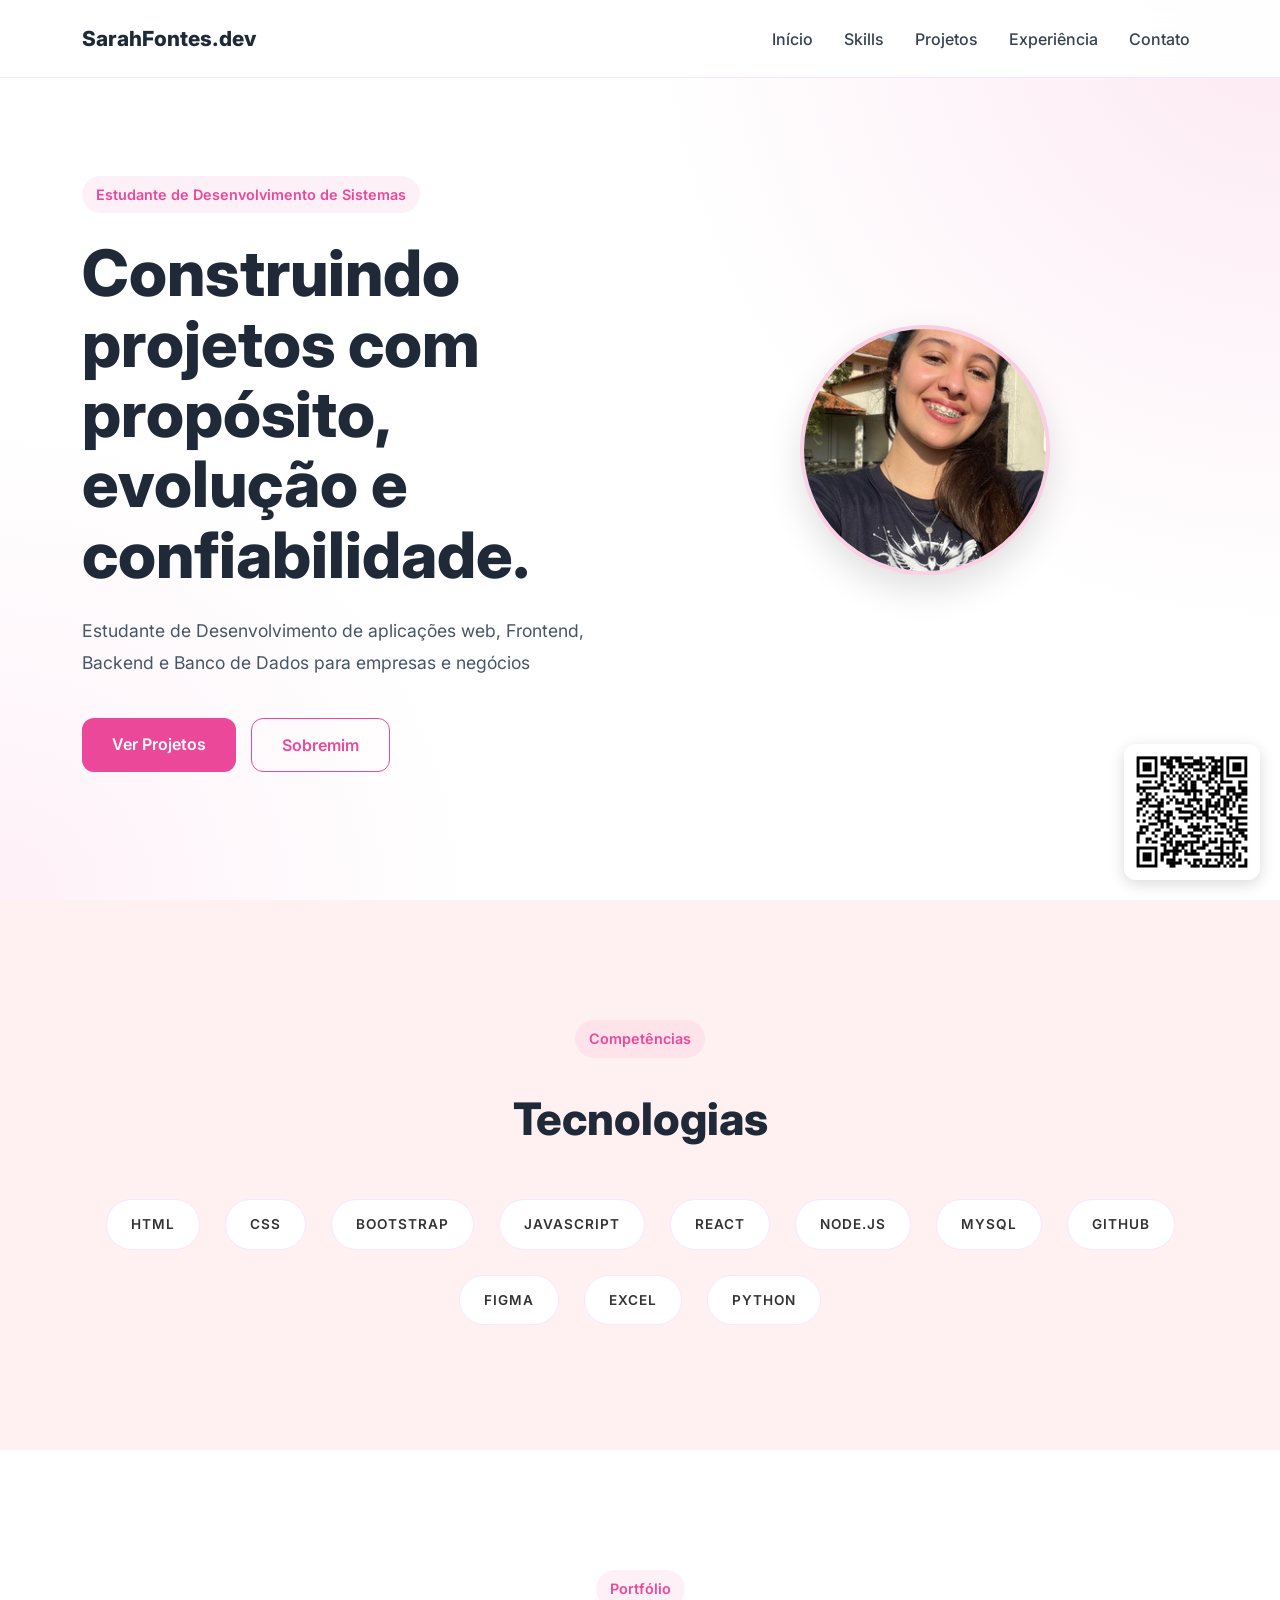
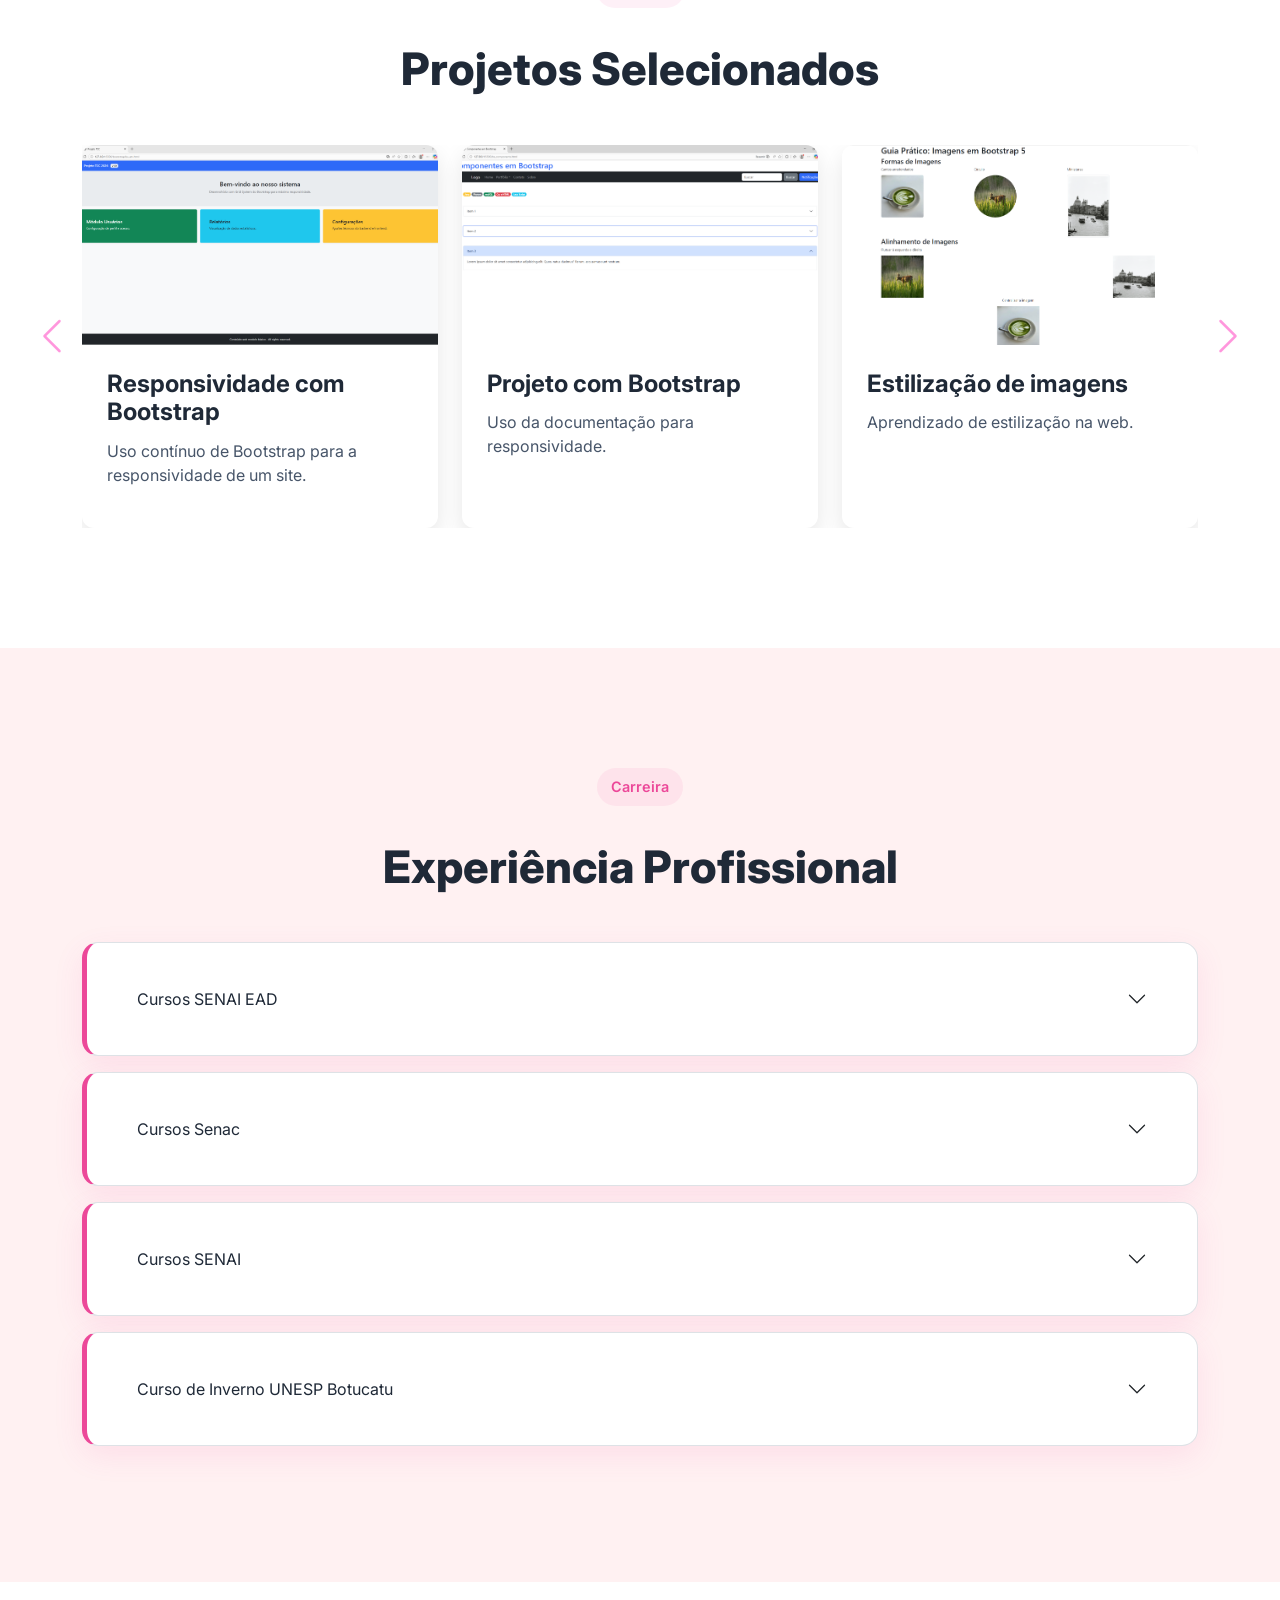
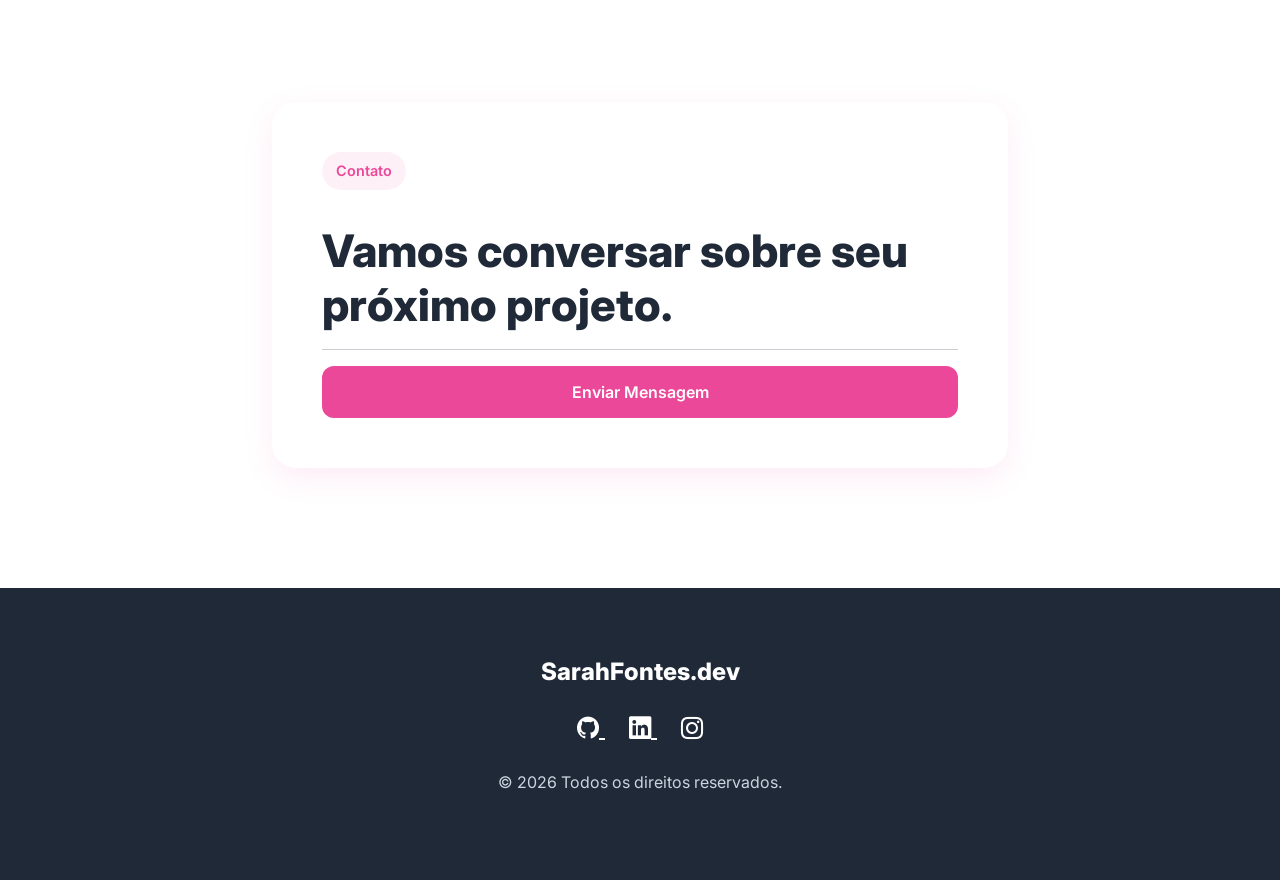
==== commit ae5b9d24: "Cursos update" ====
--- a/index.html
+++ b/index.html
@@ -4,29 +4,21 @@
 <head>
     <meta charset="UTF-8">
     <meta name="viewport" content="width=device-width, initial-scale=1.0">
-
-    <title>SarahFontes |  Estudante de Desenvolvimento Full Stack</title>
-
+    <title>SarahFontes | Estudante de Desenvolvimento Full Stack</title>
     <meta name="description"
         content="Portfólio profissional de Desenvolvedora Full Stack especializada em aplicações web modernas.">
     <link rel="icon" href="assets/img/favicon.png">
-    <!-- Bootstrap -->
     <link href="https://cdn.jsdelivr.net/npm/bootstrap@5.3.3/dist/css/bootstrap.min.css" rel="stylesheet">
-    <!-- Bootstrap Icons -->
     <link rel="stylesheet" href="https://cdn.jsdelivr.net/npm/bootstrap-icons@1.11.3/font/bootstrap-icons.min.css">
-    <!-- Google Fonts -->
     <link href="https://fonts.googleapis.com/css2?family=Inter:wght@300;400;500;600;700;800;900&display=swap"
         rel="stylesheet">
-    <!-- CSS -->
     <link rel="stylesheet" href="assets/css/style.css">
 </head>
 
 <body>
 
     <!-- NAVBAR -->
-
     <nav class="navbar navbar-expand-lg fixed-top custom-navbar">
-
         <div class="container">
 
             <a class="navbar-brand" href="#">SarahFontes.dev</a>
@@ -36,27 +28,15 @@
             </button>
 
             <div class="collapse navbar-collapse" id="menu">
-
                 <ul class="navbar-nav ms-auto">
-
-                    <li class="nav-item">
-                        <a class="nav-link" href="#inicio">Início</a>
-                    </li>
-                    <li class="nav-item">
-                        <a class="nav-link" href="#skills">Skills</a>
-                    </li>
-                    <li class="nav-item">
-                        <a class="nav-link" href="#projetos">Projetos</a>
-                    </li>
-                    <li class="nav-item">
-                        <a class="nav-link" href="#experiencia">Experiência</a>
-                    </li>
-                    <li class="nav-item">
-                        <a class="nav-link" href="contato.html">Contato</a>
-                    </li>
-
+                    <li class="nav-item"><a class="nav-link" href="#inicio">Início</a></li>
+                    <li class="nav-item"><a class="nav-link" href="#skills">Skills</a></li>
+                    <li class="nav-item"><a class="nav-link" href="#projetos">Projetos</a></li>
+                    <li class="nav-item"><a class="nav-link" href="#experiencia">Experiência</a></li>
+                    <li class="nav-item"><a class="nav-link" href="contato.html">Contato</a></li>
                 </ul>
             </div>
+
         </div>
     </nav>
 
@@ -67,30 +47,21 @@
     </div>
 
     <!-- HERO -->
-
     <section id="inicio" class="hero">
-
-        <div class="container">
-
+        <div class="container">
             <div class="row align-items-center min-vh-100">
-
                 <div class="col-lg-6">
-
                     <span class="hero-tag mt-5">Estudante de Desenvolvimento de Sistemas</span>
 
-                    <h1 class="hero-title">
-                        Construindo projetos com propósito, evolução e confiabilidade.
-                    </h1>
-
-                    <p class="hero-description">
-                        Estudante de Desenvolvimento de aplicações web,
-                        Frontend, Backend e Banco de Dados para empresas e negócios.
-                    </p>
+                    <h1 class="hero-title">Construindo projetos com propósito, evolução e confiabilidade.</h1>
+
+                    <p class="hero-description">Estudante de Desenvolvimento de aplicações web, Frontend, Backend e
+                        Banco de Dados para empresas e negócios</p>
 
                     <div class="hero-buttons">
                         <a href="#projetos" class="btn btn-primary-custom">Ver Projetos</a>
-                        <button data-bs-toggle="modal" data-bs-target="#sobreModal" class="btn btn-outline-custom">Sobre
-                            mim</button>
+                        <button data-bs-toggle="modal" data-bs-target="#sobreModal"
+                            class="btn btn-outline-custom">Sobremim</button>
                     </div>
                 </div>
 
@@ -112,49 +83,44 @@
                 <div class="modal-body">
                     <div class="container-fluid">
                         <div class="row align-items-center">
+
                             <div class="col-md-5 text-center">
                                 <img src="./img/perfil2.jpeg" alt="Foto profissional"
                                     class="profile-image modal-profile-img">
                             </div>
+
                             <div class="col-md-7">
                                 <span class="hero-tag">Sobre Mim</span>
-                                <h4 class="mt-3 mb-3">
-                                    Propósito, estratégia e foco em resultados.
-                                </h4>
-                                <p class="text-justify">
-                                    Sou estudante de Desenvolvimento Full Stack focada em criar soluções digitais
-                                    utilizando as melhores práticas de software.
-                                </p>
-                                <p class="text-justify">
-                                    Busco desenvolver novas habilidades e construir um caminho com propósito, foco,
-                                    coragem, confiabilidade e segurança.
-                                </p>
-                                <p class="text-justify">
-                                    Meu foco é desenvolver produtos intuitivos e preparados para crescimento.
-                                </p>
-                                <p>
-                                    Profissional organizada, comunicativa e responsável, com experiência em atividades
-                                    pastorais, marketing digital, atendimento ao público e organização de ambientes. 
-                                </p>
-                                <p>
-                                    Possuo habilidades em liderança de equipes, planejamento de metas, delegação de tarefas 
-                                    e trabalho colaborativo.
-                                </p>
-                            </div>
-                        </div>
-                    </div>
-                </div>
+
+                                <h4 class="mt-3 mb-3">Propósito, estratégia e foco em resultados.</h4>
+
+                                <p class="text-justify">Sou estudante de Desenvolvimento Full Stack focada em criar
+                                    soluções digitais
+                                    utilizando as melhores práticas de software.</p>
+                                <p class="text-justify">Busco desenvolver novas habilidades e construir um caminho com
+                                    propósito, foco,
+                                    coragem, confiabilidade e segurança.</p>
+                                <p class="text-justify">Meu foco é desenvolver produtos intuitivos e preparados para
+                                    crescimento.</p>
+                                <p class="text-justify">Profissional organizada, comunicativa e responsável, com
+                                    experiência em atividades pastorais, marketing digital,
+                                    atendimento ao público e organização de ambientes.</p>
+                                <p class="text-justify">Possuo habilidades em liderança de equipes, planejamento de
+                                    metas, delegação de tarefas e trabalho colaborativo.</p>
+                            </div>
+                        </div>
+                    </div>
+                </div>
+
                 <div class="modal-footer">
-                    <button type="button" class="btn btn-primary-custom" data-bs-dismiss="modal">
-                        Fechar
-                    </button>
-                </div>
+                    <button type="button" class="btn btn-primary-custom" data-bs-dismiss="modal">Fechar</button>
+                </div>
+
             </div>
         </div>
     </div>
 
     <!-- SKILLS -->
-
     <section id="skills" class="section bg-light-custom">
         <div class="container">
             <div class="text-center mb-5">
@@ -174,6 +140,7 @@
                 <a class="section-tag" href="https://docs.github.com/pt">GitHub</a>
                 <a class="section-tag" href="https://help.figma.com/hc/en-us">Figma</a>
                 <a class="section-tag" href="https://support.microsoft.com/pt-br/excel">Excel</a>
+                <a class="section-tag" href="https://www.python.org/">Python</a>
             </div>
         </div>
     </section>
@@ -398,7 +365,6 @@
         </div>
     </div>
 
-
     <!-- EXPERIÊNCIA -->
     <section id="experiencia" class="section bg-light-custom">
         <div class="container">
@@ -410,7 +376,6 @@
 
             <!-- PRIMEIRO ACCORDION -->
             <div class="accordion timeline-accordion mb-3" id="accordionExperiencia1">
-
                 <div class="accordion-item timeline-item rounded-4">
                     <h2 class="accordion-header" id="heading1-1">
                         <button class="accordion-button collapsed timeline-button" type="button"
@@ -421,6 +386,7 @@
                     </h2>
                     <div id="collapse1-1" class="accordion-collapse collapse" data-bs-parent="#accordionExperiencia1">
                         <div class="accordion-body">
+                            <h6>Cursos disponíveis no SENAI EAD</h6>
                             <ul>
                                 <li>Excel básico</li>
                                 <li>Competência Transversal - Segurança no Trabalho</li>
@@ -434,12 +400,10 @@
                         </div>
                     </div>
                 </div>
-
             </div>
 
             <!-- SEGUNDO ACCORDION -->
             <div class="accordion timeline-accordion mb-3" id="accordionExperiencia2">
-
                 <div class="accordion-item timeline-item rounded-4">
                     <h2 class="accordion-header" id="heading2-1">
                         <button class="accordion-button collapsed timeline-button" type="button"
@@ -451,7 +415,7 @@
                     <div id="collapse2-1" class="accordion-collapse collapse" data-bs-parent="#accordionExperiencia2">
                         <div class="accordion-body">
                             <h6>Excel para iniciantes</h6>
-                            <p>Este curso tem por objetivo possibilitar ao participante inserir e manipular dados na
+                            <p>O curso de <strong>Exel  Para Iniciantes</strong> tem por objetivo possibilitar ao participante inserir e manipular dados na
                                 planilha eletrônica, agregando informações básicas de cálculos om fórmulas e aplicação
                                 de funções.</p>
                             <a href="https://wa.me/5514996770181"
@@ -459,12 +423,10 @@
                         </div>
                     </div>
                 </div>
-
-            </div>
-
-            <!-- SEGUNDO ACCORDION -->
+            </div>
+
+            <!-- TERCEIRO ACCORDION -->
             <div class="accordion timeline-accordion mb-3" id="accordionExperiencia3">
-
                 <div class="accordion-item timeline-item rounded-4">
                     <h2 class="accordion-header" id="heading3-1">
                         <button class="accordion-button collapsed timeline-button" type="button"
@@ -475,19 +437,29 @@
                     </h2>
                     <div id="collapse3-1" class="accordion-collapse collapse" data-bs-parent="#accordionExperiencia3">
                         <div class="accordion-body">
-                            <h6>Desenvolvimento de Sistemas (2025-Atual).</h6>
-                            <p>O Curso Técnico em Desenvolvimento de Sistemas tem por objetivo habilitar profissionais
+                            <h6>Desenvolvimento de Sistemas ( 2025 - Atual ).</h6>
+                            <p>O Curso <strong>Técnico em Desenvolvimento de Sistemas</strong> tem por objetivo habilitar profissionais
                                 para desenvolver, testar e implantar sistemas computacionais, atendendo normas e padrão
                                 de qualidade, usabilidade, integridade e segurança da informação.</p>
-                            <a href="https://wa.me/5514996770181"
-                                class="d-flex justify-content-between text-success ">Ver certificados</a>
-                        </div>
-                    </div>
-                </div>
-            </div>
-
+                            <a href="https://wa.me/5514996770181" class="d-flex justify-content-between text-success ">Ver certificados</a>
+                        </div>
+                    </div>
+                    <div id="collapse3-1" class="accordion-collapse collapse" data-bs-parent="#accordionExperiencia3">
+                        <div class="accordion-body">
+                            <h6>Machine Learning Aplicada à Indústria ( Atual - 2026 )</h6>
+                            <p>O curso de <strong>Machine Learning aplicado à Indústria</strong> apresenta os principais conceitos de
+                                Inteligência Artificial e Aprendizado de Máquina voltados para problemas industriais. Durante o curso,
+                                são abordados temas como análise e tratamento de dados, preparação de bases, treinamento e avaliação de
+                                modelos e aplicação de técnicas de Machine Learning para auxiliar na tomada de decisões, identificação de
+                                padrões e melhoria dos processos industriais.</p>
+                            <a href="https://wa.me/5514996770181" class="d-flex justify-content-between text-success ">Ver certificados</a>
+                        </div>
+                    </div>
+                </div>
+            </div>
+
+            <!-- QUARTO ACCORDION -->
             <div class="accordion timeline-accordion mb-3" id="accordionExperiencia4">
-
                 <div class="accordion-item timeline-item rounded-4">
                     <h2 class="accordion-header" id="heading4-1">
                         <button class="accordion-button collapsed timeline-button" type="button"
@@ -500,7 +472,7 @@
                         <div class="accordion-body">
                             <h6>Escola de Inverno -FMVZ UNESP - 2025</h6>
                             <p>O Programa de Pós-graduação em Medicina Veterinária da Faculdade de Medicina Veterinária
-                                e Zootecnia (FMVZ) da Unesp, câmpus de Botucatu, realizou uma Escola de Inverno, com
+                                e Zootecnia (FMVZ) da Unesp, câmpus de Botucatu, realizou uma <strong>Escola de Inverno</strong>, com
                                 atividades voltadas para alunos do Ensino Médio do município.
                                 Com o tema “A ciência da vida: como a Medicina Veterinária constrói a saúde para todos”,
                                 a Escola de Inverno tem o objetivo de levar os alunos do Ensino Médio para uma imersão
@@ -517,9 +489,7 @@
         </div>
     </section>
 
-
     <!-- CONTATO -->
-
     <section id="contato" class="section">
         <div class="container">
             <div class="row justify-content-center">
@@ -536,19 +506,18 @@
     </section>
 
     <!-- FOOTER -->
-
     <footer>
         <div class="container">
             <div class="footer-content">
                 <h4>SarahFontes.dev</h4>
                 <div class="social-links">
-                    <a href="#">
+                    <a href="https://github.com/SahFontes?tab=projects">
                         <i class="bi bi-github"></i>
                     </a>
-                    <a href="#">
-                        <i class="bi bi-linkedin"></i>
+                    <a href="https://www.linkedin.com/in/sarah-lopes-fontes-5abab1365/">
+                        <i class=" bi bi-linkedin"></i>
                     </a>
-                    <a href="#">
+                    <a href="https://www.instagram.com/sah.mlfontes">
                         <i class="bi bi-instagram"></i>
                     </a>
                 </div>
@@ -562,4 +531,4 @@
 
 </body>
 
-</html>
+</html>
--- a/assets/css/style.css
+++ b/assets/css/style.css
@@ -1,6 +1,4 @@
-/* ==========================
-   RESET
-========================== */
+/* ==========================RESET========================== */
 
 *{
     margin:0;
@@ -19,26 +17,29 @@
     overflow-x:hidden;
 }
 
-/* ==========================
-   CORES
-========================== */
+/* ==========================CORES========================== */
 
 :root{
-    --primary:#1F2937;
+
+    --primary:#1F2937;       /* mantém profissional (quase preto) */
     --secondary:#374151;
-    --accent:#EC4899;
-    --accent-hover:#DB2777;
-    --light:#FFF1F2;
+
+    --accent:#EC4899;        /* ROSA principal (profissional) */
+    --accent-hover:#DB2777;  /* rosa mais forte no hover */
+
+    --light:#FFF1F2;         /* fundo rosa muito suave */
     --border:#F3E8FF;
+
     --text:#475569;
 
-    --shadow:0 10px 30px rgba(236,72,153,.10);
-    --shadow-hover:0 20px 40px rgba(236,72,153,.18);
-}
-
-/* ==========================
-   NAVBAR
-========================== */
+    --shadow:
+    0 10px 30px rgba(236,72,153,.10);
+
+    --shadow-hover:
+    0 20px 40px rgba(236,72,153,.18);
+}
+
+/* ==========================NAVBAR========================== */
 
 .custom-navbar{
     background:rgba(255,255,255,.95);
@@ -65,25 +66,35 @@
     color:var(--accent)!important;
 }
 
-/* ==========================
-   HERO
-========================== */
+/* ==========================HERO========================== */
 
 .hero{
+
     background:
-    radial-gradient(circle at top right, rgba(236,72,153,.12), transparent 40%),
-    radial-gradient(circle at bottom left, rgba(244,114,182,.10), transparent 30%);
+    radial-gradient(
+    circle at top right,
+    rgba(236,72,153,.12),
+    transparent 40%
+    ),
+
+    radial-gradient(
+    circle at bottom left,
+    rgba(244,114,182,.10),
+    transparent 30%
+    );
+
 }
 
 .hero-tag{
     display:inline-block;
     padding:10px 18px;
     border-radius:50px;
-    background:rgba(236,72,153,.08);
+    background:#EFF6FF;
     color:var(--accent);
     font-size:.9rem;
     font-weight:600;
     margin-bottom:25px;
+
 }
 
 .hero-tag,
@@ -95,10 +106,6 @@
     font-weight:600;
 }
 
-/* ==========================
-   TEXTOS
-========================== */
-
 .hero-title{
     font-size:clamp(2rem, 5vw, 4.3rem);
     font-weight:800;
@@ -121,18 +128,24 @@
     flex-wrap:wrap;
 }
 
+
 /* ==========================
    BOTÕES
 ========================== */
 
 .btn-primary-custom{
+
     background:var(--accent);
     color:white;
     border:none;
+
     padding:14px 30px;
     border-radius:12px;
+
     font-weight:600;
+
     transition:.3s;
+
 }
 
 .btn-primary-custom:hover{
@@ -141,42 +154,697 @@
 }
 
 .btn-outline-custom{
+
     border:1px solid var(--accent);
+
     color:var(--accent);
+
     padding:14px 30px;
+
     border-radius:12px;
+
     text-decoration:none;
+
     font-weight:600;
+
     transition:.3s;
+
 }
 
 .btn-outline-custom:hover{
+
+    background:var(--accent);
+
+    color:white;
+
+}
+
+/* ==========================
+   SEÇÕES
+========================== */
+
+.section{
+
+    padding:120px 0;
+
+}
+
+.section-tag{
+
+    color:var(--accent);
+
+    font-weight:600;
+
+    text-transform:uppercase;
+
+    letter-spacing:1px;
+
+    font-size:.85rem;
+
+}
+
+.section-title{
+
+    font-size:clamp(1.6rem, 4vw, 2.8rem);
+
+    font-weight:800;
+
+    color:var(--primary);
+
+    margin-top:10px;
+
+}
+
+.bg-light-custom{
+
+    background:var(--light);
+
+}
+
+/* ==========================
+   ESTATÍSTICAS
+========================== */
+
+.stats{
+
+    padding:80px 0;
+
+    border-top:1px solid var(--border);
+
+    border-bottom:1px solid var(--border);
+
+}
+
+.stats h2{
+
+    font-size:3rem;
+
+    font-weight:800;
+
+    color:var(--accent);
+
+}
+
+.stats p{
+
+    color:var(--text);
+
+}
+
+/* ==========================
+   SOBRE
+========================== */
+
+.about-image{
+
+    width:100%;
+
+    border-radius:24px;
+
+    box-shadow:var(--shadow);
+
+}
+
+#sobre p{
+
+    font-size:1.05rem;
+
+    line-height:1.9;
+
+    color:var(--text);
+
+}
+
+/* ==========================
+   SKILLS
+========================== */
+
+.skills-wrapper{
+
+    display:flex;
+
+    flex-wrap:wrap;
+
+    justify-content:center;
+
+    gap:15px;
+
+}
+
+.skills-wrapper a{
+
+    background:white;
+
+    border:1px solid var(--border);
+
+    padding:14px 24px;
+
+    border-radius:999px;
+
+    font-weight:600;
+
+    transition:.3s;
+    text-decoration: none;
+    
+
+
+}
+
+.skills-wrapper a:hover{
     background:var(--accent);
     color:white;
-}
-
-/* ==========================
-   SEÇÕES
-========================== */
-
-.section{
-    padding:120px 0;
-}
-
-.section-title{
-    font-size:clamp(1.6rem, 4vw, 2.8rem);
+    border-color:var(--accent);
+}
+/* ==========================
+   PROJETOS
+========================== */
+
+.project-card{
+
+    background:white;
+
+    border-radius:20px;
+
+    overflow:hidden;
+
+    box-shadow:var(--shadow);
+
+    transition:.3s;
+
+    height:100%;
+
+}
+
+.project-card:hover{
+
+    transform:translateY(-10px);
+
+    box-shadow:var(--shadow-hover);
+
+}
+
+.project-card img{
+
+    width:100%;
+
+    height:260px;
+
+    object-fit:cover;
+
+}
+
+.project-content{
+
+    padding:25px;
+
+}
+
+.project-content h4{
+
+    color:var(--primary);
+
+    font-weight:700;
+
+    margin-bottom:12px;
+
+}
+
+.project-content p{
+
+    color:var(--text);
+
+}
+
+/* ==========================
+   TIMELINE
+========================== */
+
+.timeline{
+
+    max-width:800px;
+
+    margin:auto;
+
+}
+
+.timeline-item{
+
+    background:white;
+
+    padding:30px;
+
+    margin-bottom:25px;
+
+    border-radius:16px;
+
+    border-left:5px solid var(--accent);
+
+    box-shadow:var(--shadow);
+
+}
+
+.timeline-item h4{
+
+    font-weight:700;
+
+    color:var(--primary);
+
+}
+
+.timeline-item span{
+
+    display:block;
+
+    color:var(--accent);
+
+    margin:10px 0;
+
+    font-weight:600;
+
+}
+
+.timeline-item p{
+
+    color:var(--text);
+
+}
+
+/* ==========================
+   CONTATO
+========================== */
+
+.contact-box{
+
+    background:white;
+
+    padding:50px;
+
+    border-radius:24px;
+
+    box-shadow:var(--shadow);
+
+}
+
+
+
+.form-control{
+
+    margin-bottom:20px;
+
+    border-radius:12px;
+
+    padding:15px;
+
+    border:1px solid var(--border);
+
+}
+
+.form-control:focus{
+
+    border-color:var(--accent);
+
+    box-shadow:none;
+
+}
+
+/* ==========================
+   FOOTER
+========================== */
+
+footer{
+
+    background:var(--primary);
+
+    color:white;
+
+    padding:70px 0;
+
+}
+
+.footer-content{
+
+    text-align:center;
+
+}
+
+.footer-content h4{
+
     font-weight:800;
-    color:var(--primary);
-    margin-top:10px;
-}
-
-.bg-light-custom{
-    background:var(--light);
-}
-
-/* ==========================
-   IMAGENS
-========================== */
+
+    margin-bottom:20px;
+
+}
+
+.social-links{
+
+    margin:25px 0;
+
+}
+
+.social-links a{
+
+    color:white;
+
+    font-size:1.4rem;
+
+    margin:0 12px;
+
+    transition:.3s;
+
+}
+
+.social-links a:hover{
+
+    color:#60A5FA;
+
+}
+
+.footer-content p{
+
+    color:#CBD5E1;
+
+}
+
+/* ==========================
+   RESPONSIVO
+========================== */
+
+
+
+.profile-image{
+    width:320px;
+    height:320px;
+    object-fit:cover;
+    border-radius:50%;
+
+    border:4px solid rgba(236,72,153,.3); /* rosa suave */
+    box-shadow:0 20px 40px rgba(0,0,0,.12);
+}
+
+
+
+.profile-image{
+    width:320px;
+    height:320px;
+    object-fit:cover;
+    border-radius:50%;
+    border:4px solid rgba(236,72,153,.25);
+    box-shadow:0 15px 35px rgba(0,0,0,.12);
+    max-width:100%;
+}
+
+
+
+.cursos-img{
+    width: 160px;
+    height: 200px;
+    object-fit: contain;
+}
+
+
+
+.course-card{
+    display:flex;
+    flex-direction:column;
+    align-items:center;
+    text-align:center;
+    gap:10px;
+}
+
+.accordion-body{
+    padding:10px 14px;
+    font-size:13px;
+}
+
+.timeline-item{
+    margin-bottom:10px;
+}
+
+.accordion-button {
+    background-color: white;  /* fundo normal */
+    color: var(--primary);    /* texto padrão */
+}
+
+.accordion-button:focus {
+    box-shadow: none;         /* remove o foco azul padrão */
+}
+
+.accordion-button:not(.collapsed) {
+    background-color: rgba(236,72,153,0.08); /* fundo rosa suave quando aberto */
+    color: var(--accent);                     /* texto rosa quando aberto */
+}
+
+
+.accordion-item {
+    border-radius: 16px;
+    overflow: hidden;
+    box-shadow: var(--shadow);
+    margin-bottom: 12px;
+}
+
+.text-justify {
+    text-align: justify;
+}
+
+.modal-body img {
+    display: block;
+    margin: 0 auto;
+}
+
+.swiper {
+    padding: 20px 0;
+}
+
+.project-card {
+    background: #fff;
+    border-radius: 12px;
+    overflow: hidden;
+    box-shadow: 0 10px 25px rgba(0,0,0,0.1);
+    transition: 0.3s;
+}
+
+.project-card:hover {
+    transform: translateY(-5px);
+}
+
+.project-card img {
+    width: 100%;
+    height: 200px;
+    object-fit: cover;
+}
+
+/* COR DAS SETAS */
+.carousel-control-prev-icon,
+.carousel-control-next-icon {
+    filter: invert(32%) sepia(86%) saturate(7490%) hue-rotate(300deg) brightness(101%) contrast(101%);
+}
+
+/* OU versão mais garantida (substitui ícone por rosa sólido) */
+.carousel-control-prev-icon,
+.carousel-control-next-icon {
+    border-radius: 50%;
+    padding: 20px;
+}
+
+/* AFASTAR AS SETAS PARA OS LADOS */
+#carouselProjetos {
+    position: relative;
+}
+
+/* seta esquerda */
+.carousel-control-prev,
+.carousel-control-next{
+    width: auto;
+    top: 50%;
+    transform: translateY(-50%);
+}
+
+.carousel-control-prev{
+    left: 10px;
+}
+
+.carousel-control-next{
+    right: 10px;
+}
+
+/* CHECKBOX estilo bolinha custom (Google Forms style) */
+.custom-check .form-check-input {
+    appearance: none;
+    -webkit-appearance: none;
+    width: 18px;
+    height: 18px;
+    border: 2px solid #cfcfcf;
+    border-radius: 50%;
+    cursor: pointer;
+    position: relative;
+    transition: 0.2s ease;
+    display: inline-block;
+}
+
+/* Hover */
+.custom-check .form-check-input:hover {
+    border-color: #ff4da6;
+}
+
+/* Quando marcado */
+.custom-check .form-check-input:checked {
+    background-color: #ff4da6;
+    border-color: #ff4da6;
+}
+
+/* bolinha branca no centro */
+.custom-check .form-check-input:checked::after {
+    content: "";
+    width: 8px;
+    height: 8px;
+    background: white;
+    border-radius: 50%;
+    position: absolute;
+    top: 50%;
+    left: 50%;
+    transform: translate(-50%, -50%);
+}
+
+/* alinhamento perfeito */
+.custom-check {
+    display: flex;
+    align-items: center;
+    gap: 8px;
+}
+
+
+.custom-check .form-check-input,
+.custom-radio .form-check-input {
+    appearance: none;
+    -webkit-appearance: none;
+    width: 18px;
+    height: 18px;
+    border: 2px solid #cfcfcf;
+    border-radius: 50%;
+    cursor: pointer;
+    position: relative;
+    transition: 0.2s ease;
+    display: inline-block;
+}
+
+/* Hover rosa */
+.custom-check .form-check-input:hover,
+.custom-radio .form-check-input:hover {
+    border-color: #ff4da6;
+}
+
+/* Quando marcado */
+.custom-check .form-check-input:checked,
+.custom-radio .form-check-input:checked {
+    background-color: #ff4da6;
+    border-color: #ff4da6;
+}
+
+/* ponto branco interno (efeito Google Forms) */
+.custom-check .form-check-input:checked::after,
+.custom-radio .form-check-input:checked::after {
+    content: "";
+    width: 8px;
+    height: 8px;
+    background: white;
+    border-radius: 50%;
+    position: absolute;
+    top: 50%;
+    left: 50%;
+    transform: translate(-50%, -50%);
+}
+
+/* alinhamento bonito */
+.form-check {
+    display: flex;
+    align-items: center;
+    gap: 8px;
+}
+
+/* foco acessível */
+.form-check-input:focus {
+    box-shadow: 0 0 0 0.2rem rgba(255, 77, 166, 0.25);
+}
+
+.section-tag {
+    display: inline-block;
+    padding: 8px 14px;
+    margin: 5px;
+    border-radius: 20px;
+    background: #f1f1f1;
+    color: #333;
+    text-decoration: none;
+    transition: all 0.25s ease;
+    border: 1px solid transparent;
+}
+
+/* quando passa o mouse */
+.section-tag:hover {
+    background: #ff4da6; /* azul Bootstrap */
+    color: white;
+    transform: translateY(-3px);
+    box-shadow: 0 6px 15px rgba(0,0,0,0.15);
+}
+
+/* quando clica */
+.section-tag:active {
+    transform: translateY(0px) scale(0.97);
+    box-shadow: 0 3px 8px rgba(0,0,0,0.2);
+}
+
+.qr-fixed {
+    position: fixed;
+    bottom: 20px;
+    right: 20px;
+    z-index: 9999;
+    background: #fff;
+    padding: 8px;
+    border-radius: 12px;
+    box-shadow: 0 4px 15px rgba(0,0,0,.15);
+}
+
+.qr-fixed img {
+    width: 120px;
+    height: auto;
+    display: block;
+}
+
+
+.carousel-control-prev {
+    width: auto;
+    left: -50px;
+}
+
+.carousel-control-next {
+    width: auto;
+    right: -50px;
+}
+
+
+/* ==========================
+   RESPONSIVO EXTRA (MOBILE FIRST)
+========================== */
+
+
+
+
+/* Modal: imagem não ultrapassar a tela */
+.modal-body img,
+.modal-content > img {
+    max-width: 100%;
+    height: auto;
+}
+
+/* Skills: tamanho menor em mobile */
+
+
+/* ==========================
+   RESPONSIVIDADE FINAL
+========================== */
+
+
+
+
 
 .profile-image{
     width:250px;
@@ -186,145 +854,174 @@
     object-position:center;
     display:block;
     margin:auto;
+
     border:4px solid rgba(236,72,153,.25);
-    box-shadow:0 15px 35px rgba(0,0,0,.12);
-}
-
-.cursos-img{
-    width:160px;
-    height:200px;
-    object-fit:contain;
-}
-
-/* ==========================
-   COMPONENTES
-========================== */
-
-.project-card{
-    background:#fff;
-    border-radius:12px;
-    overflow:hidden;
-    box-shadow:0 10px 25px rgba(0,0,0,0.1);
-    transition:0.3s;
-}
-
-.project-card:hover{
-    transform:translateY(-5px);
-}
-
-.project-card img{
-    width:100%;
-    height:200px;
-    object-fit:cover;
-}
-
-/* ==========================
-   SETAS (NÃO ALTERADAS)
-========================== */
-
-.carousel-control-prev-icon,
-.carousel-control-next-icon {
-    filter: invert(32%) sepia(86%) saturate(7490%) hue-rotate(300deg) brightness(101%) contrast(101%);
-    border-radius: 50%;
-    padding: 20px;
-}
-
-.carousel-control-prev,
-.carousel-control-next{
-    width:auto;
-    top:50%;
-    transform:translateY(-50%);
-}
-
-.carousel-control-prev{ left:-50px; }
-.carousel-control-next{ right:-50px; }
-
-/* ==========================
-   RESPONSIVO
-========================== */
-
-/* TABLET */
-@media (max-width: 768px){
-
-    .section{ padding:70px 0; }
-
-    .hero-title{ font-size:2.4rem; }
-
-    .hero-buttons{
-        flex-direction:column;
-        width:100%;
+
+    box-shadow:
+    0 15px 35px rgba(0,0,0,.12);
+}
+
+
+
+/* ==========================
+   TABLET
+========================== */
+@media (max-width: 768px) {
+
+    .section {
+        padding: 70px 0;
+    }
+
+    .section-title {
+        font-size: 2rem;
+    }
+
+    .hero-title {
+        font-size: 2.4rem;
+    }
+
+    .hero-buttons {
+        flex-direction: column;
+        width: 100%;
     }
 
     .hero-buttons a,
-    .hero-buttons button{
-        width:100%;
-    }
-
-    .profile-image{
-        width:200px;
-        height:200px;
-        margin-top:30px;
-    }
-
-    .cursos-img{
-        width:120px;
-        height:120px;
-    }
-
-    .carousel-control-prev{ left:0; }
-    .carousel-control-next{ right:0; }
-}
-
-/* MOBILE */
-@media (max-width: 576px){
-
-    .hero-title{ font-size:2rem; }
-
-    .section-title{ font-size:1.8rem; }
-
-    .profile-image{
-        width:160px;
-        height:160px;
-    }
-
-    .section{
-        padding:70px 0;
-    }
-}
-
-/* GERAL MOBILE */
-@media (max-width: 991px){
-
-    .hero{
-        text-align:center;
-    }
-
-    .hero-description{
-        margin:0 auto;
-    }
-
-    .hero-buttons{
-        justify-content:center;
-    }
-
-    .navbar-collapse{
-        background:#fff;
-        padding:20px;
-        margin-top:15px;
-        border-radius:16px;
-        box-shadow:0 10px 30px rgba(0,0,0,.08);
-    }
-
-    .profile-image{
-        width:200px;
-        height:200px;
-        margin-top:30px;
-    }
-}
-
-/* QR */
-@media (max-width:1200px){
-    .qr-fixed{
-        display:none;
-    }
-}+    .hero-buttons button {
+        width: 100%;
+    }
+
+    .project-card {
+        margin-bottom: 20px;
+    }
+
+    .contact-box {
+        padding: 30px;
+    }
+
+    .profile-image {
+        width: 220px;
+        height: 220px;
+        margin-top: 30px;
+    }
+
+    .cursos-img {
+        width: 120px;
+        height: 120px;
+    }
+
+    .carousel-control-prev {
+        left: 0;
+    }
+
+    .carousel-control-next {
+        right: 0;
+    }
+
+    #carouselProjetos {
+        padding: 0 40px;
+    }
+}
+
+/* ==========================
+   CELULAR
+========================== */
+@media (max-width: 576px) {
+
+    .hero-title {
+        font-size: 2rem;
+    }
+
+    .section-title {
+        font-size: 1.8rem;
+    }
+
+    .section-tag,
+    .hero-tag {
+        font-size: 0.8rem;
+        padding: 6px 12px;
+    }
+
+    .skills-wrapper {
+        gap: 10px;
+    }
+
+    .section {
+        padding: 70px 0;
+    }
+
+    footer {
+        padding: 50px 0;
+    }
+
+    .profile-image {
+        width: 160px;
+        height: 160px;
+        border-radius: 50%;
+        object-fit: cover;
+        object-position: center;
+        display: block;
+        margin: auto;
+        border: 4px solid rgba(236, 72, 153, .25);
+        box-shadow: 0 15px 35px rgba(0, 0, 0, .12);
+    }
+
+    .stats h2 {
+        font-size: 2.2rem;
+    }
+
+    .contact-box {
+        padding: 24px 16px;
+        border-radius: 16px;
+    }
+
+    img {
+        max-width: 100%;
+        height: auto;
+        display: block;
+    }
+}
+
+/* ==========================
+   TABLET / MOBILE GERAL
+========================== */
+@media (max-width: 991px) {
+
+    .hero {
+        text-align: center;
+    }
+
+    .hero .row {
+        text-align: center;
+    }
+
+    .hero-description {
+        margin: 0 auto;
+    }
+
+    .hero-buttons {
+        justify-content: center;
+    }
+
+    .navbar-collapse {
+        background: #fff;
+        padding: 20px;
+        margin-top: 15px;
+        border-radius: 16px;
+        box-shadow: 0 10px 30px rgba(0, 0, 0, .08);
+    }
+
+    .profile-image {
+        width: 200px;
+        height: 200px;
+        margin-top: 30px;
+    }
+}
+
+/* ==========================
+   QR CODE (CORRETO FORA DAS MEDIA QUERIES ANINHADAS)
+========================== */
+@media (max-width: 1200px) {
+    .qr-fixed {
+        display: none;
+    }
+}
